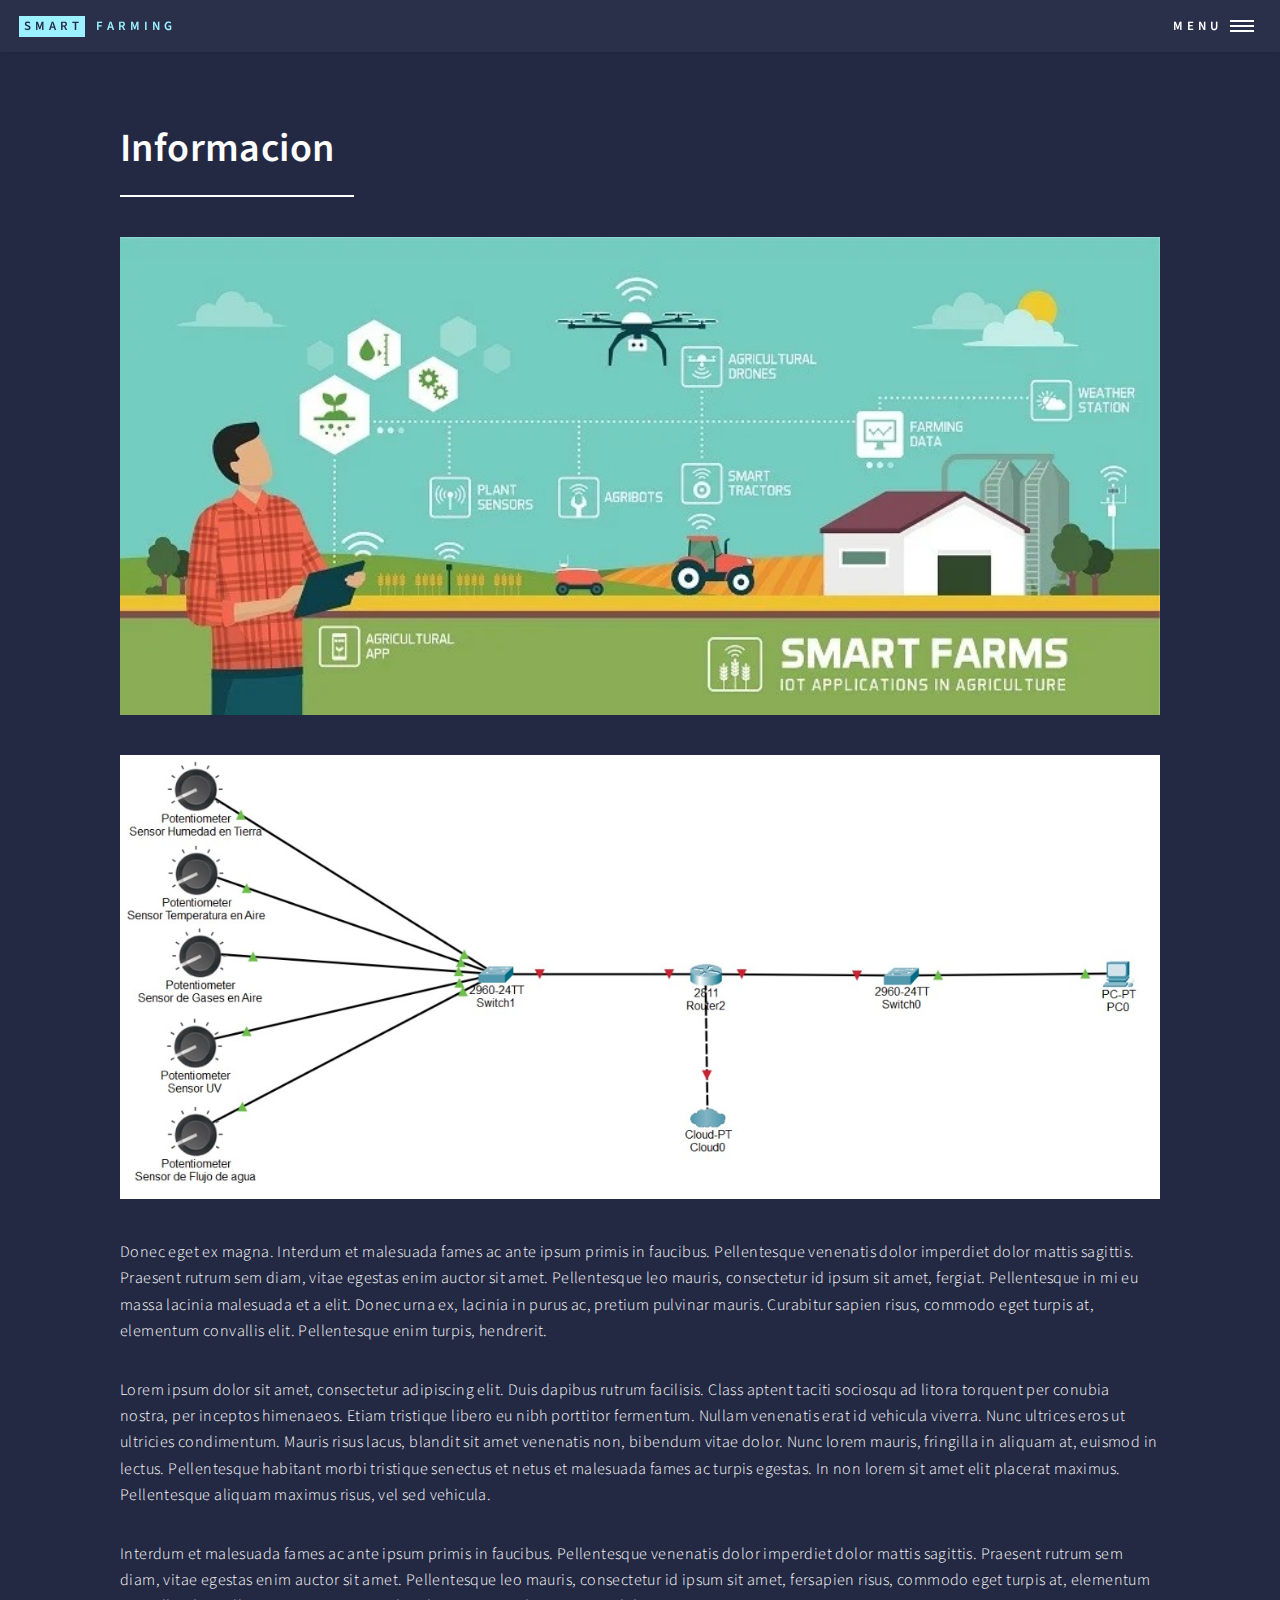
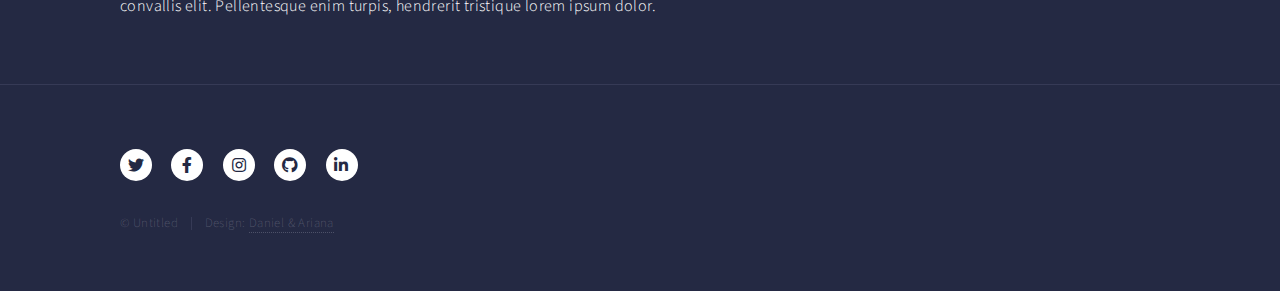
==== generic.html @ 7866f1cd "init" ====
<!DOCTYPE HTML>
<!--
	Forty by HTML5 UP
	html5up.net | @ajlkn
	Free for personal and commercial use under the CCA 3.0 license (html5up.net/license)
-->
<html>
	<head>
		<title>Generic - Forty by HTML5 UP</title>
		<meta charset="utf-8" />
		<meta name="viewport" content="width=device-width, initial-scale=1, user-scalable=no" />
		<link rel="stylesheet" href="assets/css/main.css" />
		<noscript><link rel="stylesheet" href="assets/css/noscript.css" /></noscript>
	</head>
	<body class="is-preload">

		<!-- Wrapper -->
			<div id="wrapper">

				<!-- Header -->
					<header id="header">
						<a href="index.html" class="logo"><strong>Smart</strong> <span>farming</span></a>
						<nav>
							<a href="#menu">Menu</a>
						</nav>
					</header>

				<!-- Menu -->
					<nav id="menu">
						<ul class="links">
							<li><a href="index.html">Inicio</a></li>
							<li><a href="landing.html">Videos</a></li>
							<li><a href="generic.html">Informacion</a></li>
							<li><a href="elements.html">Por agregar</a></li>
						</ul>
						
					</nav>

				<!-- Main -->
					<div id="main" class="alt">

						<!-- One -->
							<section id="one">
								<div class="inner">
									<header class="major">
										<h1>Informacion</h1>
									</header>
									<span class="image main"><img src="images/smartfarming.jpeg" alt="" /></span>
									<span class="image main"><img src="images/Diagrama.jpeg" alt="" /></span>
									<p>Donec eget ex magna. Interdum et malesuada fames ac ante ipsum primis in faucibus. Pellentesque venenatis dolor imperdiet dolor mattis sagittis. Praesent rutrum sem diam, vitae egestas enim auctor sit amet. Pellentesque leo mauris, consectetur id ipsum sit amet, fergiat. Pellentesque in mi eu massa lacinia malesuada et a elit. Donec urna ex, lacinia in purus ac, pretium pulvinar mauris. Curabitur sapien risus, commodo eget turpis at, elementum convallis elit. Pellentesque enim turpis, hendrerit.</p>
									<p>Lorem ipsum dolor sit amet, consectetur adipiscing elit. Duis dapibus rutrum facilisis. Class aptent taciti sociosqu ad litora torquent per conubia nostra, per inceptos himenaeos. Etiam tristique libero eu nibh porttitor fermentum. Nullam venenatis erat id vehicula viverra. Nunc ultrices eros ut ultricies condimentum. Mauris risus lacus, blandit sit amet venenatis non, bibendum vitae dolor. Nunc lorem mauris, fringilla in aliquam at, euismod in lectus. Pellentesque habitant morbi tristique senectus et netus et malesuada fames ac turpis egestas. In non lorem sit amet elit placerat maximus. Pellentesque aliquam maximus risus, vel sed vehicula.</p>
									<p>Interdum et malesuada fames ac ante ipsum primis in faucibus. Pellentesque venenatis dolor imperdiet dolor mattis sagittis. Praesent rutrum sem diam, vitae egestas enim auctor sit amet. Pellentesque leo mauris, consectetur id ipsum sit amet, fersapien risus, commodo eget turpis at, elementum convallis elit. Pellentesque enim turpis, hendrerit tristique lorem ipsum dolor.</p>
								</div>
							</section>

					</div>

				

				<!-- Footer -->
					<footer id="footer">
						<div class="inner">
							<ul class="icons">
								<li><a href="#" class="icon brands alt fa-twitter"><span class="label">Twitter</span></a></li>
								<li><a href="#" class="icon brands alt fa-facebook-f"><span class="label">Facebook</span></a></li>
								<li><a href="#" class="icon brands alt fa-instagram"><span class="label">Instagram</span></a></li>
								<li><a href="#" class="icon brands alt fa-github"><span class="label">GitHub</span></a></li>
								<li><a href="#" class="icon brands alt fa-linkedin-in"><span class="label">LinkedIn</span></a></li>
							</ul>
							<ul class="copyright">
								<li>&copy; Untitled</li><li>Design: <a href="">Daniel & Ariana</a></li>
							</ul>
						</div>
					</footer>

			</div>

		<!-- Scripts -->
			<script src="assets/js/jquery.min.js"></script>
			<script src="assets/js/jquery.scrolly.min.js"></script>
			<script src="assets/js/jquery.scrollex.min.js"></script>
			<script src="assets/js/browser.min.js"></script>
			<script src="assets/js/breakpoints.min.js"></script>
			<script src="assets/js/util.js"></script>
			<script src="assets/js/main.js"></script>

	</body>
</html>
---- assets/css/main.css ----
@import url(fontawesome-all.min.css);
@import url("https://fonts.googleapis.com/css?family=Source+Sans+Pro:300,300italic,600,600italic");

/*
	Forty by HTML5 UP
	html5up.net | @ajlkn
	Free for personal and commercial use under the CCA 3.0 license (html5up.net/license)
*/

html, body, div, span, applet, object,
iframe, h1, h2, h3, h4, h5, h6, p, blockquote,
pre, a, abbr, acronym, address, big, cite,
code, del, dfn, em, img, ins, kbd, q, s, samp,
small, strike, strong, sub, sup, tt, var, b,
u, i, center, dl, dt, dd, ol, ul, li, fieldset,
form, label, legend, table, caption, tbody,
tfoot, thead, tr, th, td, article, aside,
canvas, details, embed, figure, figcaption,
footer, header, hgroup, menu, nav, output, ruby,
section, summary, time, mark, audio, video {
	margin: 0;
	padding: 0;
	border: 0;
	font-size: 100%;
	font: inherit;
	vertical-align: baseline;}

article, aside, details, figcaption, figure,
footer, header, hgroup, menu, nav, section {
	display: block;}

body {
	line-height: 1;
}

ol, ul {
	list-style: none;
}

blockquote, q {
	quotes: none;
}

	blockquote:before, blockquote:after, q:before, q:after {
		content: '';
		content: none;
	}

table {
	border-collapse: collapse;
	border-spacing: 0;
}

body {
	-webkit-text-size-adjust: none;
}

mark {
	background-color: transparent;
	color: inherit;
}

input::-moz-focus-inner {
	border: 0;
	padding: 0;
}

input, select, textarea {
	-moz-appearance: none;
	-webkit-appearance: none;
	-ms-appearance: none;
	appearance: none;
}

/* Basic */

	@-ms-viewport {
		width: device-width;
	}

	body {
		-ms-overflow-style: scrollbar;
	}

	@media screen and (max-width: 480px) {

		html, body {
			min-width: 320px;
		}

	}

	html {
		box-sizing: border-box;
	}

	*, *:before, *:after {
		box-sizing: inherit;
	}

	body {
		background: #242943;
	}

		body.is-preload *, body.is-preload *:before, body.is-preload *:after {
			-moz-animation: none !important;
			-webkit-animation: none !important;
			-ms-animation: none !important;
			animation: none !important;
			-moz-transition: none !important;
			-webkit-transition: none !important;
			-ms-transition: none !important;
			transition: none !important;
		}

/* Type */

	body, input, select, textarea {
		color: #ffffff;
		font-family: "Source Sans Pro", Helvetica, sans-serif;
		font-size: 17pt;
		font-weight: 300;
		letter-spacing: 0.025em;
		line-height: 1.65;
	}

		@media screen and (max-width: 1680px) {

			body, input, select, textarea {
				font-size: 14pt;
			}

		}

		@media screen and (max-width: 1280px) {

			body, input, select, textarea {
				font-size: 12pt;
			}

		}

		@media screen and (max-width: 360px) {

			body, input, select, textarea {
				font-size: 11pt;
			}

		}

	a {
		-moz-transition: color 0.2s ease-in-out, border-bottom-color 0.2s ease-in-out;
		-webkit-transition: color 0.2s ease-in-out, border-bottom-color 0.2s ease-in-out;
		-ms-transition: color 0.2s ease-in-out, border-bottom-color 0.2s ease-in-out;
		transition: color 0.2s ease-in-out, border-bottom-color 0.2s ease-in-out;
		border-bottom: dotted 1px;
		color: inherit;
		text-decoration: none;
	}

		a:hover {
			border-bottom-color: transparent;
			color: #9bf1ff !important;
		}

		a:active {
			color: #53e3fb !important;
		}

	strong, b {
		color: #ffffff;
		font-weight: 600;
	}

	em, i {
		font-style: italic;
	}

	p {
		margin: 0 0 2em 0;
	}

	h1, h2, h3, h4, h5, h6 {
		color: #ffffff;
		font-weight: 600;
		line-height: 1.65;
		margin: 0 0 1em 0;
	}

		h1 a, h2 a, h3 a, h4 a, h5 a, h6 a {
			color: inherit;
			border-bottom: 0;
		}

	h1 {
		font-size: 2.5em;
	}

	h2 {
		font-size: 1.75em;
	}

	h3 {
		font-size: 1.35em;
	}

	h4 {
		font-size: 1.1em;
	}

	h5 {
		font-size: 0.9em;
	}

	h6 {
		font-size: 0.7em;
	}

	@media screen and (max-width: 736px) {

		h1 {
			font-size: 2em;
		}

		h2 {
			font-size: 1.5em;
		}

		h3 {
			font-size: 1.25em;
		}

	}

	sub {
		font-size: 0.8em;
		position: relative;
		top: 0.5em;
	}

	sup {
		font-size: 0.8em;
		position: relative;
		top: -0.5em;
	}

	blockquote {
		border-left: solid 4px rgba(212, 212, 255, 0.1);
		font-style: italic;
		margin: 0 0 2em 0;
		padding: 0.5em 0 0.5em 2em;
	}

	code {
		background: rgba(212, 212, 255, 0.035);
		font-family: "Courier New", monospace;
		font-size: 0.9em;
		margin: 0 0.25em;
		padding: 0.25em 0.65em;
	}

	pre {
		-webkit-overflow-scrolling: touch;
		font-family: "Courier New", monospace;
		font-size: 0.9em;
		margin: 0 0 2em 0;
	}

		pre code {
			display: block;
			line-height: 1.75;
			padding: 1em 1.5em;
			overflow-x: auto;
		}

	hr {
		border: 0;
		border-bottom: solid 1px rgba(212, 212, 255, 0.1);
		margin: 2em 0;
	}

		hr.major {
			margin: 3em 0;
		}

	.align-left {
		text-align: left;
	}

	.align-center {
		text-align: center;
	}

	.align-right {
		text-align: right;
	}

/* Row */

	.row {
		display: flex;
		flex-wrap: wrap;
		box-sizing: border-box;
		align-items: stretch;
	}

		.row > * {
			box-sizing: border-box;
		}

		.row.gtr-uniform > * > :last-child {
			margin-bottom: 0;
		}

		.row.aln-left {
			justify-content: flex-start;
		}

		.row.aln-center {
			justify-content: center;
		}

		.row.aln-right {
			justify-content: flex-end;
		}

		.row.aln-top {
			align-items: flex-start;
		}

		.row.aln-middle {
			align-items: center;
		}

		.row.aln-bottom {
			align-items: flex-end;
		}

		.row > .imp {
			order: -1;
		}

		.row > .col-1 {
			width: 8.33333%;
		}

		.row > .off-1 {
			margin-left: 8.33333%;
		}

		.row > .col-2 {
			width: 16.66667%;
		}

		.row > .off-2 {
			margin-left: 16.66667%;
		}

		.row > .col-3 {
			width: 25%;
		}

		.row > .off-3 {
			margin-left: 25%;
		}

		.row > .col-4 {
			width: 33.33333%;
		}

		.row > .off-4 {
			margin-left: 33.33333%;
		}

		.row > .col-5 {
			width: 41.66667%;
		}

		.row > .off-5 {
			margin-left: 41.66667%;
		}

		.row > .col-6 {
			width: 50%;
		}

		.row > .off-6 {
			margin-left: 50%;
		}

		.row > .col-7 {
			width: 58.33333%;
		}

		.row > .off-7 {
			margin-left: 58.33333%;
		}

		.row > .col-8 {
			width: 66.66667%;
		}

		.row > .off-8 {
			margin-left: 66.66667%;
		}

		.row > .col-9 {
			width: 75%;
		}

		.row > .off-9 {
			margin-left: 75%;
		}

		.row > .col-10 {
			width: 83.33333%;
		}

		.row > .off-10 {
			margin-left: 83.33333%;
		}

		.row > .col-11 {
			width: 91.66667%;
		}

		.row > .off-11 {
			margin-left: 91.66667%;
		}

		.row > .col-12 {
			width: 100%;
		}

		.row > .off-12 {
			margin-left: 100%;
		}

		.row.gtr-0 {
			margin-top: 0;
			margin-left: 0em;
		}

			.row.gtr-0 > * {
				padding: 0 0 0 0em;
			}

			.row.gtr-0.gtr-uniform {
				margin-top: 0em;
			}

				.row.gtr-0.gtr-uniform > * {
					padding-top: 0em;
				}

		.row.gtr-25 {
			margin-top: 0;
			margin-left: -0.5em;
		}

			.row.gtr-25 > * {
				padding: 0 0 0 0.5em;
			}

			.row.gtr-25.gtr-uniform {
				margin-top: -0.5em;
			}

				.row.gtr-25.gtr-uniform > * {
					padding-top: 0.5em;
				}

		.row.gtr-50 {
			margin-top: 0;
			margin-left: -1em;
		}

			.row.gtr-50 > * {
				padding: 0 0 0 1em;
			}

			.row.gtr-50.gtr-uniform {
				margin-top: -1em;
			}

				.row.gtr-50.gtr-uniform > * {
					padding-top: 1em;
				}

		.row {
			margin-top: 0;
			margin-left: -2em;
		}

			.row > * {
				padding: 0 0 0 2em;
			}

			.row.gtr-uniform {
				margin-top: -2em;
			}

				.row.gtr-uniform > * {
					padding-top: 2em;
				}

		.row.gtr-150 {
			margin-top: 0;
			margin-left: -3em;
		}

			.row.gtr-150 > * {
				padding: 0 0 0 3em;
			}

			.row.gtr-150.gtr-uniform {
				margin-top: -3em;
			}

				.row.gtr-150.gtr-uniform > * {
					padding-top: 3em;
				}

		.row.gtr-200 {
			margin-top: 0;
			margin-left: -4em;
		}

			.row.gtr-200 > * {
				padding: 0 0 0 4em;
			}

			.row.gtr-200.gtr-uniform {
				margin-top: -4em;
			}

				.row.gtr-200.gtr-uniform > * {
					padding-top: 4em;
				}

		@media screen and (max-width: 1680px) {

			.row {
				display: flex;
				flex-wrap: wrap;
				box-sizing: border-box;
				align-items: stretch;
			}

				.row > * {
					box-sizing: border-box;
				}

				.row.gtr-uniform > * > :last-child {
					margin-bottom: 0;
				}

				.row.aln-left {
					justify-content: flex-start;
				}

				.row.aln-center {
					justify-content: center;
				}

				.row.aln-right {
					justify-content: flex-end;
				}

				.row.aln-top {
					align-items: flex-start;
				}

				.row.aln-middle {
					align-items: center;
				}

				.row.aln-bottom {
					align-items: flex-end;
				}

				.row > .imp-xlarge {
					order: -1;
				}

				.row > .col-1-xlarge {
					width: 8.33333%;
				}

				.row > .off-1-xlarge {
					margin-left: 8.33333%;
				}

				.row > .col-2-xlarge {
					width: 16.66667%;
				}

				.row > .off-2-xlarge {
					margin-left: 16.66667%;
				}

				.row > .col-3-xlarge {
					width: 25%;
				}

				.row > .off-3-xlarge {
					margin-left: 25%;
				}

				.row > .col-4-xlarge {
					width: 33.33333%;
				}

				.row > .off-4-xlarge {
					margin-left: 33.33333%;
				}

				.row > .col-5-xlarge {
					width: 41.66667%;
				}

				.row > .off-5-xlarge {
					margin-left: 41.66667%;
				}

				.row > .col-6-xlarge {
					width: 50%;
				}

				.row > .off-6-xlarge {
					margin-left: 50%;
				}

				.row > .col-7-xlarge {
					width: 58.33333%;
				}

				.row > .off-7-xlarge {
					margin-left: 58.33333%;
				}

				.row > .col-8-xlarge {
					width: 66.66667%;
				}

				.row > .off-8-xlarge {
					margin-left: 66.66667%;
				}

				.row > .col-9-xlarge {
					width: 75%;
				}

				.row > .off-9-xlarge {
					margin-left: 75%;
				}

				.row > .col-10-xlarge {
					width: 83.33333%;
				}

				.row > .off-10-xlarge {
					margin-left: 83.33333%;
				}

				.row > .col-11-xlarge {
					width: 91.66667%;
				}

				.row > .off-11-xlarge {
					margin-left: 91.66667%;
				}

				.row > .col-12-xlarge {
					width: 100%;
				}

				.row > .off-12-xlarge {
					margin-left: 100%;
				}

				.row.gtr-0 {
					margin-top: 0;
					margin-left: 0em;
				}

					.row.gtr-0 > * {
						padding: 0 0 0 0em;
					}

					.row.gtr-0.gtr-uniform {
						margin-top: 0em;
					}

						.row.gtr-0.gtr-uniform > * {
							padding-top: 0em;
						}

				.row.gtr-25 {
					margin-top: 0;
					margin-left: -0.5em;
				}

					.row.gtr-25 > * {
						padding: 0 0 0 0.5em;
					}

					.row.gtr-25.gtr-uniform {
						margin-top: -0.5em;
					}

						.row.gtr-25.gtr-uniform > * {
							padding-top: 0.5em;
						}

				.row.gtr-50 {
					margin-top: 0;
					margin-left: -1em;
				}

					.row.gtr-50 > * {
						padding: 0 0 0 1em;
					}

					.row.gtr-50.gtr-uniform {
						margin-top: -1em;
					}

						.row.gtr-50.gtr-uniform > * {
							padding-top: 1em;
						}

				.row {
					margin-top: 0;
					margin-left: -2em;
				}

					.row > * {
						padding: 0 0 0 2em;
					}

					.row.gtr-uniform {
						margin-top: -2em;
					}

						.row.gtr-uniform > * {
							padding-top: 2em;
						}

				.row.gtr-150 {
					margin-top: 0;
					margin-left: -3em;
				}

					.row.gtr-150 > * {
						padding: 0 0 0 3em;
					}

					.row.gtr-150.gtr-uniform {
						margin-top: -3em;
					}

						.row.gtr-150.gtr-uniform > * {
							padding-top: 3em;
						}

				.row.gtr-200 {
					margin-top: 0;
					margin-left: -4em;
				}

					.row.gtr-200 > * {
						padding: 0 0 0 4em;
					}

					.row.gtr-200.gtr-uniform {
						margin-top: -4em;
					}

						.row.gtr-200.gtr-uniform > * {
							padding-top: 4em;
						}

		}

		@media screen and (max-width: 1280px) {

			.row {
				display: flex;
				flex-wrap: wrap;
				box-sizing: border-box;
				align-items: stretch;
			}

				.row > * {
					box-sizing: border-box;
				}

				.row.gtr-uniform > * > :last-child {
					margin-bottom: 0;
				}

				.row.aln-left {
					justify-content: flex-start;
				}

				.row.aln-center {
					justify-content: center;
				}

				.row.aln-right {
					justify-content: flex-end;
				}

				.row.aln-top {
					align-items: flex-start;
				}

				.row.aln-middle {
					align-items: center;
				}

				.row.aln-bottom {
					align-items: flex-end;
				}

				.row > .imp-large {
					order: -1;
				}

				.row > .col-1-large {
					width: 8.33333%;
				}

				.row > .off-1-large {
					margin-left: 8.33333%;
				}

				.row > .col-2-large {
					width: 16.66667%;
				}

				.row > .off-2-large {
					margin-left: 16.66667%;
				}

				.row > .col-3-large {
					width: 25%;
				}

				.row > .off-3-large {
					margin-left: 25%;
				}

				.row > .col-4-large {
					width: 33.33333%;
				}

				.row > .off-4-large {
					margin-left: 33.33333%;
				}

				.row > .col-5-large {
					width: 41.66667%;
				}

				.row > .off-5-large {
					margin-left: 41.66667%;
				}

				.row > .col-6-large {
					width: 50%;
				}

				.row > .off-6-large {
					margin-left: 50%;
				}

				.row > .col-7-large {
					width: 58.33333%;
				}

				.row > .off-7-large {
					margin-left: 58.33333%;
				}

				.row > .col-8-large {
					width: 66.66667%;
				}

				.row > .off-8-large {
					margin-left: 66.66667%;
				}

				.row > .col-9-large {
					width: 75%;
				}

				.row > .off-9-large {
					margin-left: 75%;
				}

				.row > .col-10-large {
					width: 83.33333%;
				}

				.row > .off-10-large {
					margin-left: 83.33333%;
				}

				.row > .col-11-large {
					width: 91.66667%;
				}

				.row > .off-11-large {
					margin-left: 91.66667%;
				}

				.row > .col-12-large {
					width: 100%;
				}

				.row > .off-12-large {
					margin-left: 100%;
				}

				.row.gtr-0 {
					margin-top: 0;
					margin-left: 0em;
				}

					.row.gtr-0 > * {
						padding: 0 0 0 0em;
					}

					.row.gtr-0.gtr-uniform {
						margin-top: 0em;
					}

						.row.gtr-0.gtr-uniform > * {
							padding-top: 0em;
						}

				.row.gtr-25 {
					margin-top: 0;
					margin-left: -0.375em;
				}

					.row.gtr-25 > * {
						padding: 0 0 0 0.375em;
					}

					.row.gtr-25.gtr-uniform {
						margin-top: -0.375em;
					}

						.row.gtr-25.gtr-uniform > * {
							padding-top: 0.375em;
						}

				.row.gtr-50 {
					margin-top: 0;
					margin-left: -0.75em;
				}

					.row.gtr-50 > * {
						padding: 0 0 0 0.75em;
					}

					.row.gtr-50.gtr-uniform {
						margin-top: -0.75em;
					}

						.row.gtr-50.gtr-uniform > * {
							padding-top: 0.75em;
						}

				.row {
					margin-top: 0;
					margin-left: -1.5em;
				}

					.row > * {
						padding: 0 0 0 1.5em;
					}

					.row.gtr-uniform {
						margin-top: -1.5em;
					}

						.row.gtr-uniform > * {
							padding-top: 1.5em;
						}

				.row.gtr-150 {
					margin-top: 0;
					margin-left: -2.25em;
				}

					.row.gtr-150 > * {
						padding: 0 0 0 2.25em;
					}

					.row.gtr-150.gtr-uniform {
						margin-top: -2.25em;
					}

						.row.gtr-150.gtr-uniform > * {
							padding-top: 2.25em;
						}

				.row.gtr-200 {
					margin-top: 0;
					margin-left: -3em;
				}

					.row.gtr-200 > * {
						padding: 0 0 0 3em;
					}

					.row.gtr-200.gtr-uniform {
						margin-top: -3em;
					}

						.row.gtr-200.gtr-uniform > * {
							padding-top: 3em;
						}

		}

		@media screen and (max-width: 980px) {

			.row {
				display: flex;
				flex-wrap: wrap;
				box-sizing: border-box;
				align-items: stretch;
			}

				.row > * {
					box-sizing: border-box;
				}

				.row.gtr-uniform > * > :last-child {
					margin-bottom: 0;
				}

				.row.aln-left {
					justify-content: flex-start;
				}

				.row.aln-center {
					justify-content: center;
				}

				.row.aln-right {
					justify-content: flex-end;
				}

				.row.aln-top {
					align-items: flex-start;
				}

				.row.aln-middle {
					align-items: center;
				}

				.row.aln-bottom {
					align-items: flex-end;
				}

				.row > .imp-medium {
					order: -1;
				}

				.row > .col-1-medium {
					width: 8.33333%;
				}

				.row > .off-1-medium {
					margin-left: 8.33333%;
				}

				.row > .col-2-medium {
					width: 16.66667%;
				}

				.row > .off-2-medium {
					margin-left: 16.66667%;
				}

				.row > .col-3-medium {
					width: 25%;
				}

				.row > .off-3-medium {
					margin-left: 25%;
				}

				.row > .col-4-medium {
					width: 33.33333%;
				}

				.row > .off-4-medium {
					margin-left: 33.33333%;
				}

				.row > .col-5-medium {
					width: 41.66667%;
				}

				.row > .off-5-medium {
					margin-left: 41.66667%;
				}

				.row > .col-6-medium {
					width: 50%;
				}

				.row > .off-6-medium {
					margin-left: 50%;
				}

				.row > .col-7-medium {
					width: 58.33333%;
				}

				.row > .off-7-medium {
					margin-left: 58.33333%;
				}

				.row > .col-8-medium {
					width: 66.66667%;
				}

				.row > .off-8-medium {
					margin-left: 66.66667%;
				}

				.row > .col-9-medium {
					width: 75%;
				}

				.row > .off-9-medium {
					margin-left: 75%;
				}

				.row > .col-10-medium {
					width: 83.33333%;
				}

				.row > .off-10-medium {
					margin-left: 83.33333%;
				}

				.row > .col-11-medium {
					width: 91.66667%;
				}

				.row > .off-11-medium {
					margin-left: 91.66667%;
				}

				.row > .col-12-medium {
					width: 100%;
				}

				.row > .off-12-medium {
					margin-left: 100%;
				}

				.row.gtr-0 {
					margin-top: 0;
					margin-left: 0em;
				}

					.row.gtr-0 > * {
						padding: 0 0 0 0em;
					}

					.row.gtr-0.gtr-uniform {
						margin-top: 0em;
					}

						.row.gtr-0.gtr-uniform > * {
							padding-top: 0em;
						}

				.row.gtr-25 {
					margin-top: 0;
					margin-left: -0.375em;
				}

					.row.gtr-25 > * {
						padding: 0 0 0 0.375em;
					}

					.row.gtr-25.gtr-uniform {
						margin-top: -0.375em;
					}

						.row.gtr-25.gtr-uniform > * {
							padding-top: 0.375em;
						}

				.row.gtr-50 {
					margin-top: 0;
					margin-left: -0.75em;
				}

					.row.gtr-50 > * {
						padding: 0 0 0 0.75em;
					}

					.row.gtr-50.gtr-uniform {
						margin-top: -0.75em;
					}

						.row.gtr-50.gtr-uniform > * {
							padding-top: 0.75em;
						}

				.row {
					margin-top: 0;
					margin-left: -1.5em;
				}

					.row > * {
						padding: 0 0 0 1.5em;
					}

					.row.gtr-uniform {
						margin-top: -1.5em;
					}

						.row.gtr-uniform > * {
							padding-top: 1.5em;
						}

				.row.gtr-150 {
					margin-top: 0;
					margin-left: -2.25em;
				}

					.row.gtr-150 > * {
						padding: 0 0 0 2.25em;
					}

					.row.gtr-150.gtr-uniform {
						margin-top: -2.25em;
					}

						.row.gtr-150.gtr-uniform > * {
							padding-top: 2.25em;
						}

				.row.gtr-200 {
					margin-top: 0;
					margin-left: -3em;
				}

					.row.gtr-200 > * {
						padding: 0 0 0 3em;
					}

					.row.gtr-200.gtr-uniform {
						margin-top: -3em;
					}

						.row.gtr-200.gtr-uniform > * {
							padding-top: 3em;
						}

		}

		@media screen and (max-width: 736px) {

			.row {
				display: flex;
				flex-wrap: wrap;
				box-sizing: border-box;
				align-items: stretch;
			}

				.row > * {
					box-sizing: border-box;
				}

				.row.gtr-uniform > * > :last-child {
					margin-bottom: 0;
				}

				.row.aln-left {
					justify-content: flex-start;
				}

				.row.aln-center {
					justify-content: center;
				}

				.row.aln-right {
					justify-content: flex-end;
				}

				.row.aln-top {
					align-items: flex-start;
				}

				.row.aln-middle {
					align-items: center;
				}

				.row.aln-bottom {
					align-items: flex-end;
				}

				.row > .imp-small {
					order: -1;
				}

				.row > .col-1-small {
					width: 8.33333%;
				}

				.row > .off-1-small {
					margin-left: 8.33333%;
				}

				.row > .col-2-small {
					width: 16.66667%;
				}

				.row > .off-2-small {
					margin-left: 16.66667%;
				}

				.row > .col-3-small {
					width: 25%;
				}

				.row > .off-3-small {
					margin-left: 25%;
				}

				.row > .col-4-small {
					width: 33.33333%;
				}

				.row > .off-4-small {
					margin-left: 33.33333%;
				}

				.row > .col-5-small {
					width: 41.66667%;
				}

				.row > .off-5-small {
					margin-left: 41.66667%;
				}

				.row > .col-6-small {
					width: 50%;
				}

				.row > .off-6-small {
					margin-left: 50%;
				}

				.row > .col-7-small {
					width: 58.33333%;
				}

				.row > .off-7-small {
					margin-left: 58.33333%;
				}

				.row > .col-8-small {
					width: 66.66667%;
				}

				.row > .off-8-small {
					margin-left: 66.66667%;
				}

				.row > .col-9-small {
					width: 75%;
				}

				.row > .off-9-small {
					margin-left: 75%;
				}

				.row > .col-10-small {
					width: 83.33333%;
				}

				.row > .off-10-small {
					margin-left: 83.33333%;
				}

				.row > .col-11-small {
					width: 91.66667%;
				}

				.row > .off-11-small {
					margin-left: 91.66667%;
				}

				.row > .col-12-small {
					width: 100%;
				}

				.row > .off-12-small {
					margin-left: 100%;
				}

				.row.gtr-0 {
					margin-top: 0;
					margin-left: 0em;
				}

					.row.gtr-0 > * {
						padding: 0 0 0 0em;
					}

					.row.gtr-0.gtr-uniform {
						margin-top: 0em;
					}

						.row.gtr-0.gtr-uniform > * {
							padding-top: 0em;
						}

				.row.gtr-25 {
					margin-top: 0;
					margin-left: -0.3125em;
				}

					.row.gtr-25 > * {
						padding: 0 0 0 0.3125em;
					}

					.row.gtr-25.gtr-uniform {
						margin-top: -0.3125em;
					}

						.row.gtr-25.gtr-uniform > * {
							padding-top: 0.3125em;
						}

				.row.gtr-50 {
					margin-top: 0;
					margin-left: -0.625em;
				}

					.row.gtr-50 > * {
						padding: 0 0 0 0.625em;
					}

					.row.gtr-50.gtr-uniform {
						margin-top: -0.625em;
					}

						.row.gtr-50.gtr-uniform > * {
							padding-top: 0.625em;
						}

				.row {
					margin-top: 0;
					margin-left: -1.25em;
				}

					.row > * {
						padding: 0 0 0 1.25em;
					}

					.row.gtr-uniform {
						margin-top: -1.25em;
					}

						.row.gtr-uniform > * {
							padding-top: 1.25em;
						}

				.row.gtr-150 {
					margin-top: 0;
					margin-left: -1.875em;
				}

					.row.gtr-150 > * {
						padding: 0 0 0 1.875em;
					}

					.row.gtr-150.gtr-uniform {
						margin-top: -1.875em;
					}

						.row.gtr-150.gtr-uniform > * {
							padding-top: 1.875em;
						}

				.row.gtr-200 {
					margin-top: 0;
					margin-left: -2.5em;
				}

					.row.gtr-200 > * {
						padding: 0 0 0 2.5em;
					}

					.row.gtr-200.gtr-uniform {
						margin-top: -2.5em;
					}

						.row.gtr-200.gtr-uniform > * {
							padding-top: 2.5em;
						}

		}

		@media screen and (max-width: 480px) {

			.row {
				display: flex;
				flex-wrap: wrap;
				box-sizing: border-box;
				align-items: stretch;
			}

				.row > * {
					box-sizing: border-box;
				}

				.row.gtr-uniform > * > :last-child {
					margin-bottom: 0;
				}

				.row.aln-left {
					justify-content: flex-start;
				}

				.row.aln-center {
					justify-content: center;
				}

				.row.aln-right {
					justify-content: flex-end;
				}

				.row.aln-top {
					align-items: flex-start;
				}

				.row.aln-middle {
					align-items: center;
				}

				.row.aln-bottom {
					align-items: flex-end;
				}

				.row > .imp-xsmall {
					order: -1;
				}

				.row > .col-1-xsmall {
					width: 8.33333%;
				}

				.row > .off-1-xsmall {
					margin-left: 8.33333%;
				}

				.row > .col-2-xsmall {
					width: 16.66667%;
				}

				.row > .off-2-xsmall {
					margin-left: 16.66667%;
				}

				.row > .col-3-xsmall {
					width: 25%;
				}

				.row > .off-3-xsmall {
					margin-left: 25%;
				}

				.row > .col-4-xsmall {
					width: 33.33333%;
				}

				.row > .off-4-xsmall {
					margin-left: 33.33333%;
				}

				.row > .col-5-xsmall {
					width: 41.66667%;
				}

				.row > .off-5-xsmall {
					margin-left: 41.66667%;
				}

				.row > .col-6-xsmall {
					width: 50%;
				}

				.row > .off-6-xsmall {
					margin-left: 50%;
				}

				.row > .col-7-xsmall {
					width: 58.33333%;
				}

				.row > .off-7-xsmall {
					margin-left: 58.33333%;
				}

				.row > .col-8-xsmall {
					width: 66.66667%;
				}

				.row > .off-8-xsmall {
					margin-left: 66.66667%;
				}

				.row > .col-9-xsmall {
					width: 75%;
				}

				.row > .off-9-xsmall {
					margin-left: 75%;
				}

				.row > .col-10-xsmall {
					width: 83.33333%;
				}

				.row > .off-10-xsmall {
					margin-left: 83.33333%;
				}

				.row > .col-11-xsmall {
					width: 91.66667%;
				}

				.row > .off-11-xsmall {
					margin-left: 91.66667%;
				}

				.row > .col-12-xsmall {
					width: 100%;
				}

				.row > .off-12-xsmall {
					margin-left: 100%;
				}

				.row.gtr-0 {
					margin-top: 0;
					margin-left: 0em;
				}

					.row.gtr-0 > * {
						padding: 0 0 0 0em;
					}

					.row.gtr-0.gtr-uniform {
						margin-top: 0em;
					}

						.row.gtr-0.gtr-uniform > * {
							padding-top: 0em;
						}

				.row.gtr-25 {
					margin-top: 0;
					margin-left: -0.3125em;
				}

					.row.gtr-25 > * {
						padding: 0 0 0 0.3125em;
					}

					.row.gtr-25.gtr-uniform {
						margin-top: -0.3125em;
					}

						.row.gtr-25.gtr-uniform > * {
							padding-top: 0.3125em;
						}

				.row.gtr-50 {
					margin-top: 0;
					margin-left: -0.625em;
				}

					.row.gtr-50 > * {
						padding: 0 0 0 0.625em;
					}

					.row.gtr-50.gtr-uniform {
						margin-top: -0.625em;
					}

						.row.gtr-50.gtr-uniform > * {
							padding-top: 0.625em;
						}

				.row {
					margin-top: 0;
					margin-left: -1.25em;
				}

					.row > * {
						padding: 0 0 0 1.25em;
					}

					.row.gtr-uniform {
						margin-top: -1.25em;
					}

						.row.gtr-uniform > * {
							padding-top: 1.25em;
						}

				.row.gtr-150 {
					margin-top: 0;
					margin-left: -1.875em;
				}

					.row.gtr-150 > * {
						padding: 0 0 0 1.875em;
					}

					.row.gtr-150.gtr-uniform {
						margin-top: -1.875em;
					}

						.row.gtr-150.gtr-uniform > * {
							padding-top: 1.875em;
						}

				.row.gtr-200 {
					margin-top: 0;
					margin-left: -2.5em;
				}

					.row.gtr-200 > * {
						padding: 0 0 0 2.5em;
					}

					.row.gtr-200.gtr-uniform {
						margin-top: -2.5em;
					}

						.row.gtr-200.gtr-uniform > * {
							padding-top: 2.5em;
						}

		}

/* Section/Article */

	section.special, article.special {
		text-align: center;
	}

	header.major {
		width: -moz-max-content;
		width: -webkit-max-content;
		width: -ms-max-content;
		width: max-content;
		margin-bottom: 2em;
	}

		header.major > :first-child {
			margin-bottom: 0;
			width: calc(100% + 0.5em);
		}

			header.major > :first-child:after {
				content: '';
				background-color: #ffffff;
				display: block;
				height: 2px;
				margin: 0.325em 0 0.5em 0;
				width: 100%;
			}

		header.major > p {
			font-size: 0.7em;
			font-weight: 600;
			letter-spacing: 0.25em;
			margin-bottom: 0;
			text-transform: uppercase;
		}

		body.is-ie header.major > :first-child:after {
			max-width: 9em;
		}

		body.is-ie header.major > h1:after {
			max-width: 100% !important;
		}

	@media screen and (max-width: 736px) {

		header.major > p br {
			display: none;
		}

	}

/* Form */

	form {
		margin: 0 0 2em 0;
	}

		form > :last-child {
			margin-bottom: 0;
		}

		form > .fields {
			display: -moz-flex;
			display: -webkit-flex;
			display: -ms-flex;
			display: flex;
			-moz-flex-wrap: wrap;
			-webkit-flex-wrap: wrap;
			-ms-flex-wrap: wrap;
			flex-wrap: wrap;
			width: calc(100% + 3em);
			margin: -1.5em 0 2em -1.5em;
		}

			form > .fields > .field {
				-moz-flex-grow: 0;
				-webkit-flex-grow: 0;
				-ms-flex-grow: 0;
				flex-grow: 0;
				-moz-flex-shrink: 0;
				-webkit-flex-shrink: 0;
				-ms-flex-shrink: 0;
				flex-shrink: 0;
				padding: 1.5em 0 0 1.5em;
				width: calc(100% - 1.5em);
			}

				form > .fields > .field.half {
					width: calc(50% - 0.75em);
				}

				form > .fields > .field.third {
					width: calc(100%/3 - 0.5em);
				}

				form > .fields > .field.quarter {
					width: calc(25% - 0.375em);
				}

		@media screen and (max-width: 480px) {

			form > .fields {
				width: calc(100% + 3em);
				margin: -1.5em 0 2em -1.5em;
			}

				form > .fields > .field {
					padding: 1.5em 0 0 1.5em;
					width: calc(100% - 1.5em);
				}

					form > .fields > .field.half {
						width: calc(100% - 1.5em);
					}

					form > .fields > .field.third {
						width: calc(100% - 1.5em);
					}

					form > .fields > .field.quarter {
						width: calc(100% - 1.5em);
					}

		}

	label {
		color: #ffffff;
		display: block;
		font-size: 0.8em;
		font-weight: 600;
		letter-spacing: 0.25em;
		margin: 0 0 1em 0;
		text-transform: uppercase;
	}

	input[type="text"],
	input[type="password"],
	input[type="email"],
	input[type="tel"],
	input[type="search"],
	input[type="url"],
	select,
	textarea {
		-moz-appearance: none;
		-webkit-appearance: none;
		-ms-appearance: none;
		appearance: none;
		background: rgba(212, 212, 255, 0.035);
		border: none;
		border-radius: 0;
		color: inherit;
		display: block;
		outline: 0;
		padding: 0 1em;
		text-decoration: none;
		width: 100%;
	}

		input[type="text"]:invalid,
		input[type="password"]:invalid,
		input[type="email"]:invalid,
		input[type="tel"]:invalid,
		input[type="search"]:invalid,
		input[type="url"]:invalid,
		select:invalid,
		textarea:invalid {
			box-shadow: none;
		}

		input[type="text"]:focus,
		input[type="password"]:focus,
		input[type="email"]:focus,
		input[type="tel"]:focus,
		input[type="search"]:focus,
		input[type="url"]:focus,
		select:focus,
		textarea:focus {
			border-color: #9bf1ff;
			box-shadow: 0 0 0 2px #9bf1ff;
		}

	select {
		background-image: url("data:image/svg+xml;charset=utf8,%3Csvg xmlns='http://www.w3.org/2000/svg' width='40' height='40' preserveAspectRatio='none' viewBox='0 0 40 40'%3E%3Cpath d='M9.4,12.3l10.4,10.4l10.4-10.4c0.2-0.2,0.5-0.4,0.9-0.4c0.3,0,0.6,0.1,0.9,0.4l3.3,3.3c0.2,0.2,0.4,0.5,0.4,0.9 c0,0.4-0.1,0.6-0.4,0.9L20.7,31.9c-0.2,0.2-0.5,0.4-0.9,0.4c-0.3,0-0.6-0.1-0.9-0.4L4.3,17.3c-0.2-0.2-0.4-0.5-0.4-0.9 c0-0.4,0.1-0.6,0.4-0.9l3.3-3.3c0.2-0.2,0.5-0.4,0.9-0.4S9.1,12.1,9.4,12.3z' fill='rgba(212, 212, 255, 0.1)' /%3E%3C/svg%3E");
		background-size: 1.25rem;
		background-repeat: no-repeat;
		background-position: calc(100% - 1rem) center;
		height: 2.75em;
		padding-right: 2.75em;
		text-overflow: ellipsis;
	}

		select option {
			color: #ffffff;
			background: #242943;
		}

		select:focus::-ms-value {
			background-color: transparent;
		}

		select::-ms-expand {
			display: none;
		}

	input[type="text"],
	input[type="password"],
	input[type="email"],
	input[type="tel"],
	input[type="search"],
	input[type="url"],
	select {
		height: 2.75em;
	}

	textarea {
		padding: 0.75em 1em;
	}

	input[type="checkbox"],
	input[type="radio"] {
		-moz-appearance: none;
		-webkit-appearance: none;
		-ms-appearance: none;
		appearance: none;
		display: block;
		float: left;
		margin-right: -2em;
		opacity: 0;
		width: 1em;
		z-index: -1;
	}

		input[type="checkbox"] + label,
		input[type="radio"] + label {
			text-decoration: none;
			color: #ffffff;
			cursor: pointer;
			display: inline-block;
			font-weight: 300;
			padding-left: 2.65em;
			padding-right: 0.75em;
			position: relative;
		}

			input[type="checkbox"] + label:before,
			input[type="radio"] + label:before {
				-moz-osx-font-smoothing: grayscale;
				-webkit-font-smoothing: antialiased;
				display: inline-block;
				font-style: normal;
				font-variant: normal;
				text-rendering: auto;
				line-height: 1;
				text-transform: none !important;
				font-family: 'Font Awesome 5 Free';
				font-weight: 900;
			}

			input[type="checkbox"] + label:before,
			input[type="radio"] + label:before {
				background: rgba(212, 212, 255, 0.035);
				content: '';
				display: inline-block;
				font-size: 0.8em;
				height: 2.0625em;
				left: 0;
				letter-spacing: 0;
				line-height: 2.0625em;
				position: absolute;
				text-align: center;
				top: 0;
				width: 2.0625em;
			}

		input[type="checkbox"]:checked + label:before,
		input[type="radio"]:checked + label:before {
			background: #ffffff;
			border-color: #9bf1ff;
			content: '\f00c';
			color: #242943;
		}

		input[type="checkbox"]:focus + label:before,
		input[type="radio"]:focus + label:before {
			box-shadow: 0 0 0 2px #9bf1ff;
		}

	input[type="radio"] + label:before {
		border-radius: 100%;
	}

	::-webkit-input-placeholder {
		color: rgba(244, 244, 255, 0.2) !important;
		opacity: 1.0;
	}

	:-moz-placeholder {
		color: rgba(244, 244, 255, 0.2) !important;
		opacity: 1.0;
	}

	::-moz-placeholder {
		color: rgba(244, 244, 255, 0.2) !important;
		opacity: 1.0;
	}

	:-ms-input-placeholder {
		color: rgba(244, 244, 255, 0.2) !important;
		opacity: 1.0;
	}

/* Box */

	.box {
		border: solid 1px rgba(212, 212, 255, 0.1);
		margin-bottom: 2em;
		padding: 1.5em;
	}

		.box > :last-child,
		.box > :last-child > :last-child,
		.box > :last-child > :last-child > :last-child {
			margin-bottom: 0;
		}

		.box.alt {
			border: 0;
			border-radius: 0;
			padding: 0;
		}

/* Icon */

	.icon {
		text-decoration: none;
		border-bottom: none;
		position: relative;
	}

		.icon:before {
			-moz-osx-font-smoothing: grayscale;
			-webkit-font-smoothing: antialiased;
			display: inline-block;
			font-style: normal;
			font-variant: normal;
			text-rendering: auto;
			line-height: 1;
			text-transform: none !important;
			font-family: 'Font Awesome 5 Free';
			font-weight: 400;
		}

		.icon > .label {
			display: none;
		}

		.icon:before {
			line-height: inherit;
		}

		.icon.solid:before {
			font-weight: 900;
		}

		.icon.brands:before {
			font-family: 'Font Awesome 5 Brands';
		}

		.icon.alt:before {
			background-color: #ffffff;
			border-radius: 100%;
			color: #242943;
			display: inline-block;
			height: 2em;
			line-height: 2em;
			text-align: center;
			width: 2em;
		}

	a.icon.alt:before {
		-moz-transition: background-color 0.2s ease-in-out;
		-webkit-transition: background-color 0.2s ease-in-out;
		-ms-transition: background-color 0.2s ease-in-out;
		transition: background-color 0.2s ease-in-out;
	}

	a.icon.alt:hover:before {
		background-color: #6fc3df;
	}

	a.icon.alt:active:before {
		background-color: #37a6cb;
	}

/* Image */

	.image {
		border: 0;
		display: inline-block;
		position: relative;
	}

		.image img {
			display: block;
		}

		.image.left, .image.right {
			max-width: 30%;
		}

			.image.left img, .image.right img {
				width: 100%;
			}

		.image.left {
			float: left;
			margin: 0 1.5em 1.25em 0;
			top: 0.25em;
		}

		.image.right {
			float: right;
			margin: 0 0 1.25em 1.5em;
			top: 0.25em;
		}

		.image.fit {
			display: block;
			margin: 0 0 2em 0;
			width: 100%;
		}

			.image.fit img {
				width: 100%;
			}

		.image.main {
			display: block;
			margin: 2.5em 0;
			width: 100%;
		}

			.image.main img {
				width: 100%;
			}

			@media screen and (max-width: 736px) {

				.image.main {
					margin: 1.5em 0;
				}

			}

/* List */

	ol {
		list-style: decimal;
		margin: 0 0 2em 0;
		padding-left: 1.25em;
	}

		ol li {
			padding-left: 0.25em;
		}

	ul {
		list-style: disc;
		margin: 0 0 2em 0;
		padding-left: 1em;
	}

		ul li {
			padding-left: 0.5em;
		}

		ul.alt {
			list-style: none;
			padding-left: 0;
		}

			ul.alt li {
				border-top: solid 1px rgba(212, 212, 255, 0.1);
				padding: 0.5em 0;
			}

				ul.alt li:first-child {
					border-top: 0;
					padding-top: 0;
				}

	dl {
		margin: 0 0 2em 0;
	}

		dl dt {
			display: block;
			font-weight: 600;
			margin: 0 0 1em 0;
		}

		dl dd {
			margin-left: 2em;
		}

/* Actions */

	ul.actions {
		display: -moz-flex;
		display: -webkit-flex;
		display: -ms-flex;
		display: flex;
		cursor: default;
		list-style: none;
		margin-left: -1em;
		padding-left: 0;
	}

		ul.actions li {
			padding: 0 0 0 1em;
			vertical-align: middle;
		}

		ul.actions.special {
			-moz-justify-content: center;
			-webkit-justify-content: center;
			-ms-justify-content: center;
			justify-content: center;
			width: 100%;
			margin-left: 0;
		}

			ul.actions.special li:first-child {
				padding-left: 0;
			}

		ul.actions.stacked {
			-moz-flex-direction: column;
			-webkit-flex-direction: column;
			-ms-flex-direction: column;
			flex-direction: column;
			margin-left: 0;
		}

			ul.actions.stacked li {
				padding: 1.3em 0 0 0;
			}

				ul.actions.stacked li:first-child {
					padding-top: 0;
				}

		ul.actions.fit {
			width: calc(100% + 1em);
		}

			ul.actions.fit li {
				-moz-flex-grow: 1;
				-webkit-flex-grow: 1;
				-ms-flex-grow: 1;
				flex-grow: 1;
				-moz-flex-shrink: 1;
				-webkit-flex-shrink: 1;
				-ms-flex-shrink: 1;
				flex-shrink: 1;
				width: 100%;
			}

				ul.actions.fit li > * {
					width: 100%;
				}

			ul.actions.fit.stacked {
				width: 100%;
			}

/* Icons */

	ul.icons {
		cursor: default;
		list-style: none;
		padding-left: 0;
	}

		ul.icons li {
			display: inline-block;
			padding: 0 1em 0 0;
		}

			ul.icons li:last-child {
				padding-right: 0;
			}

		@media screen and (max-width: 736px) {

			ul.icons li {
				padding: 0 0.75em 0 0;
			}

		}

/* Pagination */

	ul.pagination {
		cursor: default;
		list-style: none;
		padding-left: 0;
	}

		ul.pagination li {
			display: inline-block;
			padding-left: 0;
			vertical-align: middle;
		}

			ul.pagination li > .page {
				-moz-transition: background-color 0.2s ease-in-out, color 0.2s ease-in-out;
				-webkit-transition: background-color 0.2s ease-in-out, color 0.2s ease-in-out;
				-ms-transition: background-color 0.2s ease-in-out, color 0.2s ease-in-out;
				transition: background-color 0.2s ease-in-out, color 0.2s ease-in-out;
				border-bottom: 0;
				display: inline-block;
				font-size: 0.8em;
				font-weight: 600;
				height: 1.5em;
				line-height: 1.5em;
				margin: 0 0.125em;
				min-width: 1.5em;
				padding: 0 0.5em;
				text-align: center;
			}

				ul.pagination li > .page.active {
					background-color: #ffffff;
					color: #242943;
				}

					ul.pagination li > .page.active:hover {
						background-color: #9bf1ff;
						color: #242943 !important;
					}

					ul.pagination li > .page.active:active {
						background-color: #53e3fb;
					}

			ul.pagination li:first-child {
				padding-right: 0.75em;
			}

			ul.pagination li:last-child {
				padding-left: 0.75em;
			}

		@media screen and (max-width: 480px) {

			ul.pagination li:nth-child(n+2):nth-last-child(n+2) {
				display: none;
			}

			ul.pagination li:first-child {
				padding-right: 0;
			}

		}

/* Table */

	.table-wrapper {
		-webkit-overflow-scrolling: touch;
		overflow-x: auto;
	}

	table {
		margin: 0 0 2em 0;
		width: 100%;
	}

		table tbody tr {
			border: solid 1px rgba(212, 212, 255, 0.1);
			border-left: 0;
			border-right: 0;
		}

			table tbody tr:nth-child(2n + 1) {
				background-color: rgba(212, 212, 255, 0.035);
			}

		table td {
			padding: 0.75em 0.75em;
		}

		table th {
			color: #ffffff;
			font-size: 0.9em;
			font-weight: 600;
			padding: 0 0.75em 0.75em 0.75em;
			text-align: left;
		}

		table thead {
			border-bottom: solid 2px rgba(212, 212, 255, 0.1);
		}

		table tfoot {
			border-top: solid 2px rgba(212, 212, 255, 0.1);
		}

		table.alt {
			border-collapse: separate;
		}

			table.alt tbody tr td {
				border: solid 1px rgba(212, 212, 255, 0.1);
				border-left-width: 0;
				border-top-width: 0;
			}

				table.alt tbody tr td:first-child {
					border-left-width: 1px;
				}

			table.alt tbody tr:first-child td {
				border-top-width: 1px;
			}

			table.alt thead {
				border-bottom: 0;
			}

			table.alt tfoot {
				border-top: 0;
			}

/* Button */

	input[type="submit"],
	input[type="reset"],
	input[type="button"],
	button,
	.button {
		-moz-appearance: none;
		-webkit-appearance: none;
		-ms-appearance: none;
		appearance: none;
		-moz-transition: background-color 0.2s ease-in-out, box-shadow 0.2s ease-in-out, color 0.2s ease-in-out;
		-webkit-transition: background-color 0.2s ease-in-out, box-shadow 0.2s ease-in-out, color 0.2s ease-in-out;
		-ms-transition: background-color 0.2s ease-in-out, box-shadow 0.2s ease-in-out, color 0.2s ease-in-out;
		transition: background-color 0.2s ease-in-out, box-shadow 0.2s ease-in-out, color 0.2s ease-in-out;
		background-color: transparent;
		border: 0;
		border-radius: 0;
		box-shadow: inset 0 0 0 2px #ffffff;
		color: #ffffff;
		cursor: pointer;
		display: inline-block;
		font-size: 0.8em;
		font-weight: 600;
		height: 3.5em;
		letter-spacing: 0.25em;
		line-height: 3.5em;
		padding: 0 1.75em;
		text-align: center;
		text-decoration: none;
		text-transform: uppercase;
		white-space: nowrap;
	}

		input[type="submit"]:hover, input[type="submit"]:active,
		input[type="reset"]:hover,
		input[type="reset"]:active,
		input[type="button"]:hover,
		input[type="button"]:active,
		button:hover,
		button:active,
		.button:hover,
		.button:active {
			box-shadow: inset 0 0 0 2px #9bf1ff;
			color: #9bf1ff;
		}

		input[type="submit"]:active,
		input[type="reset"]:active,
		input[type="button"]:active,
		button:active,
		.button:active {
			background-color: rgba(155, 241, 255, 0.1);
			box-shadow: inset 0 0 0 2px #53e3fb;
			color: #53e3fb;
		}

		input[type="submit"].icon:before,
		input[type="reset"].icon:before,
		input[type="button"].icon:before,
		button.icon:before,
		.button.icon:before {
			margin-right: 0.5em;
		}

		input[type="submit"].fit,
		input[type="reset"].fit,
		input[type="button"].fit,
		button.fit,
		.button.fit {
			width: 100%;
		}

		input[type="submit"].small,
		input[type="reset"].small,
		input[type="button"].small,
		button.small,
		.button.small {
			font-size: 0.6em;
		}

		input[type="submit"].large,
		input[type="reset"].large,
		input[type="button"].large,
		button.large,
		.button.large {
			font-size: 1.25em;
			height: 3em;
			line-height: 3em;
		}

		input[type="submit"].next,
		input[type="reset"].next,
		input[type="button"].next,
		button.next,
		.button.next {
			padding-right: 4.5em;
			position: relative;
		}

			input[type="submit"].next:before, input[type="submit"].next:after,
			input[type="reset"].next:before,
			input[type="reset"].next:after,
			input[type="button"].next:before,
			input[type="button"].next:after,
			button.next:before,
			button.next:after,
			.button.next:before,
			.button.next:after {
				-moz-transition: opacity 0.2s ease-in-out;
				-webkit-transition: opacity 0.2s ease-in-out;
				-ms-transition: opacity 0.2s ease-in-out;
				transition: opacity 0.2s ease-in-out;
				background-position: center right;
				background-repeat: no-repeat;
				background-size: 36px 24px;
				content: '';
				display: block;
				height: 100%;
				position: absolute;
				right: 1.5em;
				top: 0;
				vertical-align: middle;
				width: 36px;
			}

			input[type="submit"].next:before,
			input[type="reset"].next:before,
			input[type="button"].next:before,
			button.next:before,
			.button.next:before {
				background-image: url("data:image/svg+xml;charset=utf8,%3Csvg xmlns='http://www.w3.org/2000/svg' xmlns:xlink='http://www.w3.org/1999/xlink' width='36px' height='24px' viewBox='0 0 36 24' zoomAndPan='disable'%3E%3Cstyle%3Eline %7B stroke: %23ffffff%3B stroke-width: 2px%3B %7D%3C/style%3E%3Cline x1='0' y1='12' x2='34' y2='12' /%3E%3Cline x1='25' y1='4' x2='34' y2='12.5' /%3E%3Cline x1='25' y1='20' x2='34' y2='11.5' /%3E%3C/svg%3E");
			}

			input[type="submit"].next:after,
			input[type="reset"].next:after,
			input[type="button"].next:after,
			button.next:after,
			.button.next:after {
				background-image: url("data:image/svg+xml;charset=utf8,%3Csvg xmlns='http://www.w3.org/2000/svg' xmlns:xlink='http://www.w3.org/1999/xlink' width='36px' height='24px' viewBox='0 0 36 24' zoomAndPan='disable'%3E%3Cstyle%3Eline %7B stroke: %239bf1ff%3B stroke-width: 2px%3B %7D%3C/style%3E%3Cline x1='0' y1='12' x2='34' y2='12' /%3E%3Cline x1='25' y1='4' x2='34' y2='12.5' /%3E%3Cline x1='25' y1='20' x2='34' y2='11.5' /%3E%3C/svg%3E");
				opacity: 0;
				z-index: 1;
			}

			input[type="submit"].next:hover:after, input[type="submit"].next:active:after,
			input[type="reset"].next:hover:after,
			input[type="reset"].next:active:after,
			input[type="button"].next:hover:after,
			input[type="button"].next:active:after,
			button.next:hover:after,
			button.next:active:after,
			.button.next:hover:after,
			.button.next:active:after {
				opacity: 1;
			}

			@media screen and (max-width: 1280px) {

				input[type="submit"].next,
				input[type="reset"].next,
				input[type="button"].next,
				button.next,
				.button.next {
					padding-right: 5em;
				}

			}

		input[type="submit"].primary,
		input[type="reset"].primary,
		input[type="button"].primary,
		button.primary,
		.button.primary {
			background-color: #ffffff;
			box-shadow: none;
			color: #242943;
		}

			input[type="submit"].primary:hover, input[type="submit"].primary:active,
			input[type="reset"].primary:hover,
			input[type="reset"].primary:active,
			input[type="button"].primary:hover,
			input[type="button"].primary:active,
			button.primary:hover,
			button.primary:active,
			.button.primary:hover,
			.button.primary:active {
				background-color: #9bf1ff;
				color: #242943 !important;
			}

			input[type="submit"].primary:active,
			input[type="reset"].primary:active,
			input[type="button"].primary:active,
			button.primary:active,
			.button.primary:active {
				background-color: #53e3fb;
			}

		input[type="submit"].disabled, input[type="submit"]:disabled,
		input[type="reset"].disabled,
		input[type="reset"]:disabled,
		input[type="button"].disabled,
		input[type="button"]:disabled,
		button.disabled,
		button:disabled,
		.button.disabled,
		.button:disabled {
			pointer-events: none;
			cursor: default;
			opacity: 0.25;
		}

/* Tiles */

	.tiles {
		display: -moz-flex;
		display: -webkit-flex;
		display: -ms-flex;
		display: flex;
		-moz-flex-wrap: wrap;
		-webkit-flex-wrap: wrap;
		-ms-flex-wrap: wrap;
		flex-wrap: wrap;
		border-top: 0 !important;
	}

		.tiles + * {
			border-top: 0 !important;
		}

		.tiles article {
			-moz-align-items: center;
			-webkit-align-items: center;
			-ms-align-items: center;
			align-items: center;
			display: -moz-flex;
			display: -webkit-flex;
			display: -ms-flex;
			display: flex;
			-moz-transition: -moz-transform 0.25s ease, opacity 0.25s ease, -moz-filter 1s ease, -webkit-filter 1s ease;
			-webkit-transition: -webkit-transform 0.25s ease, opacity 0.25s ease, -webkit-filter 1s ease, -webkit-filter 1s ease;
			-ms-transition: -ms-transform 0.25s ease, opacity 0.25s ease, -ms-filter 1s ease, -webkit-filter 1s ease;
			transition: transform 0.25s ease, opacity 0.25s ease, filter 1s ease, -webkit-filter 1s ease;
			padding: 4em 4em 2em 4em ;
			background-position: center;
			background-repeat: no-repeat;
			background-size: cover;
			cursor: default;
			height: 40vh;
			max-height: 40em;
			min-height: 23em;
			overflow: hidden;
			position: relative;
			width: 40%;
		}

			.tiles article .image {
				display: none;
			}

			.tiles article header {
				position: relative;
				z-index: 3;
			}

			.tiles article h3 {
				font-size: 1.75em;
			}

				.tiles article h3 a:hover {
					color: inherit !important;
				}

			.tiles article .link.primary {
				border: 0;
				height: 100%;
				left: 0;
				position: absolute;
				top: 0;
				width: 100%;
				z-index: 4;
			}

			.tiles article:before {
				-moz-transition: opacity 0.5s ease;
				-webkit-transition: opacity 0.5s ease;
				-ms-transition: opacity 0.5s ease;
				transition: opacity 0.5s ease;
				bottom: 0;
				content: '';
				display: block;
				height: 100%;
				left: 0;
				opacity: 0.85;
				position: absolute;
				width: 100%;
				z-index: 2;
			}

			.tiles article:after {
				background-color: rgba(36, 41, 67, 0.25);
				content: '';
				display: block;
				height: 100%;
				left: 0;
				position: absolute;
				top: 0;
				width: 100%;
				z-index: 1;
			}

			.tiles article:hover:before {
				opacity: 0;
			}

			.tiles article.is-transitioning {
				-moz-transform: scale(0.95);
				-webkit-transform: scale(0.95);
				-ms-transform: scale(0.95);
				transform: scale(0.95);
				-moz-filter: blur(0.5em);
				-webkit-filter: blur(0.5em);
				-ms-filter: blur(0.5em);
				filter: blur(0.5em);
				opacity: 0;
			}

			.tiles article:nth-child(4n - 1), .tiles article:nth-child(4n - 2) {
				width: 60%;
			}

			.tiles article:nth-child(6n - 5):before {
				background-color: #6fc3df;
			}

			.tiles article:nth-child(6n - 4):before {
				background-color: #8d82c4;
			}

			.tiles article:nth-child(6n - 3):before {
				background-color: #ec8d81;
			}

			.tiles article:nth-child(6n - 2):before {
				background-color: #e7b788;
			}

			.tiles article:nth-child(6n - 1):before {
				background-color: #8ea9e8;
			}

			.tiles article:nth-child(6n):before {
				background-color: #87c5a4;
			}

		@media screen and (max-width: 1280px) {

			.tiles article {
				padding: 4em 3em 2em 3em ;
				height: 30vh;
				max-height: 30em;
				min-height: 20em;
			}

		}

		@media screen and (max-width: 980px) {

			.tiles article {
				width: 50% !important;
			}

		}

		@media screen and (max-width: 736px) {

			.tiles article {
				padding: 3em 1.5em 1em 1.5em ;
				height: 16em;
				max-height: none;
				min-height: 0;
			}

				.tiles article h3 {
					font-size: 1.5em;
				}

		}

		@media screen and (max-width: 480px) {

			.tiles {
				display: block;
			}

				.tiles article {
					height: 20em;
					width: 100% !important;
				}

		}

/* Contact Method */

	.contact-method {
		margin: 0 0 2em 0;
		padding-left: 3.25em;
		position: relative;
	}

		.contact-method .icon {
			left: 0;
			position: absolute;
			top: 0;
		}

		.contact-method h3 {
			margin: 0 0 0.5em 0;
		}

/* Spotlights */

	.spotlights {
		border-top: 0 !important;
	}

		.spotlights + * {
			border-top: 0 !important;
		}

		.spotlights > section {
			display: -moz-flex;
			display: -webkit-flex;
			display: -ms-flex;
			display: flex;
			-moz-flex-direction: row;
			-webkit-flex-direction: row;
			-ms-flex-direction: row;
			flex-direction: row;
			background-color: #2e3450;
		}

			.spotlights > section > .image {
				background-position: center center;
				background-size: cover;
				border-radius: 0;
				display: block;
				position: relative;
				width: 30%;
			}

				.spotlights > section > .image img {
					border-radius: 0;
					display: block;
					width: 100%;
				}

				.spotlights > section > .image:before {
					background: rgba(36, 41, 67, 0.9);
					content: '';
					display: block;
					height: 100%;
					left: 0;
					opacity: 0;
					position: absolute;
					top: 0;
					width: 100%;
				}

			.spotlights > section > .content {
				display: -moz-flex;
				display: -webkit-flex;
				display: -ms-flex;
				display: flex;
				-moz-flex-direction: column;
				-webkit-flex-direction: column;
				-ms-flex-direction: column;
				flex-direction: column;
				-moz-justify-content: center;
				-webkit-justify-content: center;
				-ms-justify-content: center;
				justify-content: center;
				-moz-align-items: center;
				-webkit-align-items: center;
				-ms-align-items: center;
				align-items: center;
				padding: 2em 3em 0.1em 3em ;
				width: 70%;
			}

				.spotlights > section > .content > .inner {
					margin: 0 auto;
					max-width: 100%;
					width: 65em;
				}

			.spotlights > section:nth-child(2n) {
				-moz-flex-direction: row-reverse;
				-webkit-flex-direction: row-reverse;
				-ms-flex-direction: row-reverse;
				flex-direction: row-reverse;
				background-color: #333856;
			}

				.spotlights > section:nth-child(2n) > .content {
					-moz-align-items: -moz-flex-end;
					-webkit-align-items: -webkit-flex-end;
					-ms-align-items: -ms-flex-end;
					align-items: flex-end;
				}

		@media screen and (max-width: 1680px) {

			.spotlights > section > .image {
				width: 40%;
			}

			.spotlights > section > .content {
				width: 60%;
			}

		}

		@media screen and (max-width: 1280px) {

			.spotlights > section > .image {
				width: 45%;
			}

			.spotlights > section > .content {
				width: 55%;
			}

		}

		@media screen and (max-width: 980px) {

			.spotlights > section {
				display: block;
			}

				.spotlights > section > .image {
					width: 100%;
				}

				.spotlights > section > .content {
					padding: 4em 3em 2em 3em ;
					width: 100%;
				}

		}

		@media screen and (max-width: 736px) {

			.spotlights > section > .content {
				padding: 3em 1.5em 1em 1.5em ;
			}

		}

/* Header */

	@-moz-keyframes reveal-header {
		0% {
			top: -4em;
			opacity: 0;
		}

		100% {
			top: 0;
			opacity: 1;
		}
	}

	@-webkit-keyframes reveal-header {
		0% {
			top: -4em;
			opacity: 0;
		}

		100% {
			top: 0;
			opacity: 1;
		}
	}

	@-ms-keyframes reveal-header {
		0% {
			top: -4em;
			opacity: 0;
		}

		100% {
			top: 0;
			opacity: 1;
		}
	}

	@keyframes reveal-header {
		0% {
			top: -4em;
			opacity: 0;
		}

		100% {
			top: 0;
			opacity: 1;
		}
	}

	#header {
		display: -moz-flex;
		display: -webkit-flex;
		display: -ms-flex;
		display: flex;
		background-color: #2a2f4a;
		box-shadow: 0 0 0.25em 0 rgba(0, 0, 0, 0.15);
		cursor: default;
		font-weight: 600;
		height: 3.25em;
		left: 0;
		letter-spacing: 0.25em;
		line-height: 3.25em;
		margin: 0;
		position: fixed;
		text-transform: uppercase;
		top: 0;
		width: 100%;
		z-index: 10000;
	}

		#header .logo {
			border: 0;
			display: inline-block;
			font-size: 0.8em;
			height: inherit;
			line-height: inherit;
			padding: 0 1.5em;
		}

			#header .logo strong {
				-moz-transition: background-color 0.2s ease-in-out, color 0.2s ease-in-out;
				-webkit-transition: background-color 0.2s ease-in-out, color 0.2s ease-in-out;
				-ms-transition: background-color 0.2s ease-in-out, color 0.2s ease-in-out;
				transition: background-color 0.2s ease-in-out, color 0.2s ease-in-out;
				background-color: #ffffff;
				color: #242943;
				display: inline-block;
				line-height: 1.65em;
				margin-right: 0.325em;
				padding: 0 0.125em 0 0.375em;
			}

			#header .logo:hover strong {
				background-color: #9bf1ff;
			}

			#header .logo:active strong {
				background-color: #53e3fb;
			}

		#header nav {
			display: -moz-flex;
			display: -webkit-flex;
			display: -ms-flex;
			display: flex;
			-moz-justify-content: -moz-flex-end;
			-webkit-justify-content: -webkit-flex-end;
			-ms-justify-content: -ms-flex-end;
			justify-content: flex-end;
			-moz-flex-grow: 1;
			-webkit-flex-grow: 1;
			-ms-flex-grow: 1;
			flex-grow: 1;
			height: inherit;
			line-height: inherit;
		}

			#header nav a {
				border: 0;
				display: block;
				font-size: 0.8em;
				height: inherit;
				line-height: inherit;
				padding: 0 0.75em;
				position: relative;
				vertical-align: middle;
			}

				#header nav a:last-child {
					padding-right: 1.5em;
				}

				#header nav a[href="#menu"] {
					padding-right: 3.325em !important;
				}

					#header nav a[href="#menu"]:before, #header nav a[href="#menu"]:after {
						background-image: url("data:image/svg+xml;charset=utf8,%3Csvg xmlns='http://www.w3.org/2000/svg' width='24' height='32' viewBox='0 0 24 32' preserveAspectRatio='none'%3E%3Cstyle%3Eline %7B stroke-width: 2px%3B stroke: %23ffffff%3B %7D%3C/style%3E%3Cline x1='0' y1='11' x2='24' y2='11' /%3E%3Cline x1='0' y1='21' x2='24' y2='21' /%3E%3Cline x1='0' y1='16' x2='24' y2='16' /%3E%3C/svg%3E");
						background-position: center;
						background-repeat: no-repeat;
						background-size: 24px 32px;
						content: '';
						display: block;
						height: 100%;
						position: absolute;
						right: 1.5em;
						top: 0;
						vertical-align: middle;
						width: 24px;
					}

					#header nav a[href="#menu"]:after {
						-moz-transition: opacity 0.2s ease-in-out;
						-webkit-transition: opacity 0.2s ease-in-out;
						-ms-transition: opacity 0.2s ease-in-out;
						transition: opacity 0.2s ease-in-out;
						background-image: url("data:image/svg+xml;charset=utf8,%3Csvg xmlns='http://www.w3.org/2000/svg' width='24' height='32' viewBox='0 0 24 32' preserveAspectRatio='none'%3E%3Cstyle%3Eline %7B stroke-width: 2px%3B stroke: %239bf1ff%3B %7D%3C/style%3E%3Cline x1='0' y1='11' x2='24' y2='11' /%3E%3Cline x1='0' y1='21' x2='24' y2='21' /%3E%3Cline x1='0' y1='16' x2='24' y2='16' /%3E%3C/svg%3E");
						opacity: 0;
						z-index: 1;
					}

					#header nav a[href="#menu"]:hover:after, #header nav a[href="#menu"]:active:after {
						opacity: 1;
					}

					#header nav a[href="#menu"]:last-child {
						padding-right: 3.875em !important;
					}

						#header nav a[href="#menu"]:last-child:before, #header nav a[href="#menu"]:last-child:after {
							right: 2em;
						}

		#header.reveal {
			-moz-animation: reveal-header 0.35s ease;
			-webkit-animation: reveal-header 0.35s ease;
			-ms-animation: reveal-header 0.35s ease;
			animation: reveal-header 0.35s ease;
		}

		#header.alt {
			-moz-transition: opacity 2.5s ease;
			-webkit-transition: opacity 2.5s ease;
			-ms-transition: opacity 2.5s ease;
			transition: opacity 2.5s ease;
			-moz-transition-delay: 0.75s;
			-webkit-transition-delay: 0.75s;
			-ms-transition-delay: 0.75s;
			transition-delay: 0.75s;
			-moz-animation: none;
			-webkit-animation: none;
			-ms-animation: none;
			animation: none;
			background-color: transparent;
			box-shadow: none;
			position: absolute;
		}

			#header.alt.style1 .logo strong {
				color: #6fc3df;
			}

			#header.alt.style2 .logo strong {
				color: #8d82c4;
			}

			#header.alt.style3 .logo strong {
				color: #ec8d81;
			}

			#header.alt.style4 .logo strong {
				color: #e7b788;
			}

			#header.alt.style5 .logo strong {
				color: #8ea9e8;
			}

			#header.alt.style6 .logo strong {
				color: #87c5a4;
			}

		body.is-preload #header.alt {
			opacity: 0;
		}

		@media screen and (max-width: 1680px) {

			#header nav a[href="#menu"] {
				padding-right: 3.75em !important;
			}

				#header nav a[href="#menu"]:last-child {
					padding-right: 4.25em !important;
				}

		}

		@media screen and (max-width: 1280px) {

			#header nav a[href="#menu"] {
				padding-right: 4em !important;
			}

				#header nav a[href="#menu"]:last-child {
					padding-right: 4.5em !important;
				}

		}

		@media screen and (max-width: 736px) {

			#header {
				height: 2.75em;
				line-height: 2.75em;
			}

				#header .logo {
					padding: 0 1em;
				}

				#header nav a {
					padding: 0 0.5em;
				}

					#header nav a:last-child {
						padding-right: 1em;
					}

					#header nav a[href="#menu"] {
						padding-right: 3.25em !important;
					}

						#header nav a[href="#menu"]:before, #header nav a[href="#menu"]:after {
							right: 0.75em;
						}

						#header nav a[href="#menu"]:last-child {
							padding-right: 4em !important;
						}

							#header nav a[href="#menu"]:last-child:before, #header nav a[href="#menu"]:last-child:after {
								right: 1.5em;
							}

		}

		@media screen and (max-width: 480px) {

			#header .logo span {
				display: none;
			}

			#header nav a[href="#menu"] {
				overflow: hidden;
				padding-right: 0 !important;
				text-indent: 5em;
				white-space: nowrap;
				width: 5em;
			}

				#header nav a[href="#menu"]:before, #header nav a[href="#menu"]:after {
					right: 0;
					width: inherit;
				}

				#header nav a[href="#menu"]:last-child:before, #header nav a[href="#menu"]:last-child:after {
					width: 4em;
					right: 0;
				}

		}

/* Banner */

	#banner {
		-moz-align-items: center;
		-webkit-align-items: center;
		-ms-align-items: center;
		align-items: center;
		background-image: url("../../images/banner.jpg");
		display: -moz-flex;
		display: -webkit-flex;
		display: -ms-flex;
		display: flex;
		padding: 6em 0 2em 0 ;
		background-attachment: fixed;
		background-position: center;
		background-repeat: no-repeat;
		background-size: cover;
		border-bottom: 0 !important;
		cursor: default;
		height: 60vh;
		margin-top: 8.25em;
		margin-bottom: 3.25em;
		max-height: 32em;
		min-height: 22em;
		position: relative;
		top: -3.25em;
	}

		#banner:after {
			-moz-transition: opacity 2.5s ease;
			-webkit-transition: opacity 2.5s ease;
			-ms-transition: opacity 2.5s ease;
			transition: opacity 2.5s ease;
			-moz-transition-delay: 0.75s;
			-webkit-transition-delay: 0.75s;
			-ms-transition-delay: 0.75s;
			transition-delay: 0.75s;
			pointer-events: none;
			background-color: #242943;
			content: '';
			display: block;
			height: 100%;
			left: 0;
			opacity: 0.85;
			position: absolute;
			top: 0;
			width: 100%;
			z-index: 1;
		}

		#banner h1 {
			font-size: 3.25em;
		}

		#banner > .inner {
			-moz-transition: opacity 1.5s ease, -moz-transform 0.5s ease-out, -moz-filter 0.5s ease, -webkit-filter 0.5s ease;
			-webkit-transition: opacity 1.5s ease, -webkit-transform 0.5s ease-out, -webkit-filter 0.5s ease, -webkit-filter 0.5s ease;
			-ms-transition: opacity 1.5s ease, -ms-transform 0.5s ease-out, -ms-filter 0.5s ease, -webkit-filter 0.5s ease;
			transition: opacity 1.5s ease, transform 0.5s ease-out, filter 0.5s ease, -webkit-filter 0.5s ease;
			padding: 0 !important;
			position: relative;
			z-index: 2;
			
		}

			#banner > .inner .image {
				display: none;
			}

			#banner > .inner header {
				width: auto;
			}

				#banner > .inner header > :first-child {
					width: auto;
				}

					#banner > .inner header > :first-child:after {
						max-width: 100%;
					}

			#banner > .inner .content {
				display: -moz-flex;
				display: -webkit-flex;
				display: -ms-flex;
				display: flex;
				-moz-align-items: center;
				-webkit-align-items: center;
				-ms-align-items: center;
				align-items: center;
				margin: 0 0 2em 0;
			}

				#banner > .inner .content > * {
					margin-right: 1.5em;
					margin-bottom: 0;
				}

				#banner > .inner .content > :last-child {
					margin-right: 0;
				}

				#banner > .inner .content p {
					font-size: 0.7em;
					font-weight: 600;
					letter-spacing: 0.25em;
					text-transform: uppercase;
				}

		#banner.major {
			height: 75vh;
			min-height: 30em;
			max-height: 50em;
		}

			#banner.major.alt {
				opacity: 0.75;
			}

		#banner.style1:after {
			background-color: #6fc3df;
		}

		#banner.style2:after {
			background-color: #8d82c4;
		}

		#banner.style3:after {
			background-color: #ec8d81;
		}

		#banner.style4:after {
			background-color: #e7b788;
		}

		#banner.style5:after {
			background-color: #8ea9e8;
		}

		#banner.style6:after {
			background-color: #87c5a4;
		}

		body.is-preload #banner:after {
			opacity: 1.0;
		}

		body.is-preload #banner > .inner {
			-moz-filter: blur(0.125em);
			-webkit-filter: blur(0.125em);
			-ms-filter: blur(0.125em);
			filter: blur(0.125em);
			-moz-transform: translateX(-0.5em);
			-webkit-transform: translateX(-0.5em);
			-ms-transform: translateX(-0.5em);
			transform: translateX(-0.5em);
			opacity: 0;
		}

		@media screen and (max-width: 1280px) {

			#banner {
				background-attachment: scroll;
			}

		}

		@media screen and (max-width: 736px) {

			#banner {
				padding: 5em 0 1em 0 ;
				height: auto;
				margin-bottom: -2.75em;
				max-height: none;
				min-height: 0;
				top: -2.75em;
			}

				#banner h1 {
					font-size: 2em;
				}

				#banner > .inner .content {
					display: block;
				}

					#banner > .inner .content > * {
						margin-right: 0;
						margin-bottom: 2em;
					}

				#banner.major {
					height: auto;
					min-height: 0;
					max-height: none;
				}

		}

		@media screen and (max-width: 480px) {

			#banner {
				padding: 6em 0 2em 0 ;
			}

				#banner > .inner .content p br {
					display: none;
				}

				#banner.major {
					padding: 8em 0 4em 0 ;
				}

		}

/* Main */

	#main {
		background-color: #2a2f4a;
	}

		#main > * {
			border-top: solid 1px rgba(212, 212, 255, 0.1);
		}

			#main > *:first-child {
				border-top: 0;
			}

			#main > * > .inner {
				padding: 4em 0 2em 0 ;
				margin: 0 auto;
				max-width: 65em;
				width: calc(100% - 6em);
			}

				@media screen and (max-width: 736px) {

					#main > * > .inner {
						padding: 3em 0 1em 0 ;
						width: calc(100% - 3em);
					}

				}

		#main.alt {
			background-color: transparent;
			border-bottom: solid 1px rgba(212, 212, 255, 0.1);
		}

/* Contact */

	#contact {
		border-bottom: solid 1px rgba(212, 212, 255, 0.1);
		overflow-x: hidden;
	}

		#contact > .inner {
			display: -moz-flex;
			display: -webkit-flex;
			display: -ms-flex;
			display: flex;
			padding: 0 !important;
		}

			#contact > .inner > :nth-child(2n - 1) {
				padding: 4em 3em 2em 0 ;
				border-right: solid 1px rgba(212, 212, 255, 0.1);
				width: 60%;
			}

			#contact > .inner > :nth-child(2n) {
				padding-left: 3em;
				width: 40%;
			}

			#contact > .inner > .split {
				padding: 0;
			}

				#contact > .inner > .split > * {
					padding: 3em 0 1em 3em ;
					position: relative;
				}

					#contact > .inner > .split > *:before {
						border-top: solid 1px rgba(212, 212, 255, 0.1);
						content: '';
						display: block;
						margin-left: -3em;
						position: absolute;
						top: 0;
						width: calc(100vw + 3em);
					}

				#contact > .inner > .split > :first-child:before {
					display: none;
				}

		@media screen and (max-width: 980px) {

			#contact > .inner {
				display: block;
			}

				#contact > .inner > :nth-child(2n - 1) {
					padding: 4em 0 2em 0 ;
					border-right: 0;
					width: 100%;
				}

				#contact > .inner > :nth-child(2n) {
					padding-left: 0;
					width: 100%;
				}

				#contact > .inner > .split > * {
					padding: 3em 0 1em 0 ;
				}

				#contact > .inner > .split > :first-child:before {
					display: block;
				}

		}

		@media screen and (max-width: 736px) {

			#contact > .inner > :nth-child(2n - 1) {
				padding: 3em 0 1em 0 ;
			}

		}

/* Footer */

	#footer .copyright {
		font-size: 0.8em;
		list-style: none;
		padding-left: 0;
	}

		#footer .copyright li {
			border-left: solid 1px rgba(212, 212, 255, 0.1);
			color: rgba(244, 244, 255, 0.2);
			display: inline-block;
			line-height: 1;
			margin-left: 1em;
			padding-left: 1em;
		}

			#footer .copyright li:first-child {
				border-left: 0;
				margin-left: 0;
				padding-left: 0;
			}

	@media screen and (max-width: 480px) {

		#footer .copyright li {
			display: block;
			border-left: 0;
			margin-left: 0;
			padding-left: 0;
			line-height: inherit;
		}

	}

/* Wrapper */

	#wrapper {
		-moz-transition: -moz-filter 0.35s ease, -webkit-filter 0.35s ease, opacity 0.375s ease-out;
		-webkit-transition: -webkit-filter 0.35s ease, -webkit-filter 0.35s ease, opacity 0.375s ease-out;
		-ms-transition: -ms-filter 0.35s ease, -webkit-filter 0.35s ease, opacity 0.375s ease-out;
		transition: filter 0.35s ease, -webkit-filter 0.35s ease, opacity 0.375s ease-out;
		padding-top: 3.25em;
	}

		#wrapper.is-transitioning {
			opacity: 0;
		}

		#wrapper > * > .inner {
			padding: 4em 0 2em 0 ;
			margin: 0 auto;
			max-width: 65em;
			width: calc(100% - 6em);
		}

			@media screen and (max-width: 736px) {

				#wrapper > * > .inner {
					padding: 3em 0 1em 0 ;
					width: calc(100% - 3em);
				}

			}

		@media screen and (max-width: 736px) {

			#wrapper {
				padding-top: 2.75em;
			}

		}

/* Menu */

	#menu {
		-moz-transition: -moz-transform 0.35s ease, opacity 0.35s ease, visibility 0.35s;
		-webkit-transition: -webkit-transform 0.35s ease, opacity 0.35s ease, visibility 0.35s;
		-ms-transition: -ms-transform 0.35s ease, opacity 0.35s ease, visibility 0.35s;
		transition: transform 0.35s ease, opacity 0.35s ease, visibility 0.35s;
		-moz-align-items: center;
		-webkit-align-items: center;
		-ms-align-items: center;
		align-items: center;
		display: -moz-flex;
		display: -webkit-flex;
		display: -ms-flex;
		display: flex;
		-moz-justify-content: center;
		-webkit-justify-content: center;
		-ms-justify-content: center;
		justify-content: center;
		pointer-events: none;
		background: rgba(36, 41, 67, 0.9);
		box-shadow: none;
		height: 100%;
		left: 0;
		opacity: 0;
		overflow: hidden;
		padding: 3em 2em;
		position: fixed;
		top: 0;
		visibility: hidden;
		width: 100%;
		z-index: 10002;
	}

		#menu .inner {
			-moz-transition: -moz-transform 0.35s ease-out, opacity 0.35s ease, visibility 0.35s;
			-webkit-transition: -webkit-transform 0.35s ease-out, opacity 0.35s ease, visibility 0.35s;
			-ms-transition: -ms-transform 0.35s ease-out, opacity 0.35s ease, visibility 0.35s;
			transition: transform 0.35s ease-out, opacity 0.35s ease, visibility 0.35s;
			-moz-transform: rotateX(20deg);
			-webkit-transform: rotateX(20deg);
			-ms-transform: rotateX(20deg);
			transform: rotateX(20deg);
			-webkit-overflow-scrolling: touch;
			max-width: 100%;
			max-height: 100vh;
			opacity: 0;
			overflow: auto;
			text-align: center;
			visibility: hidden;
			width: 18em;
		}

			#menu .inner > :first-child {
				margin-top: 2em;
			}

			#menu .inner > :last-child {
				margin-bottom: 3em;
			}

		#menu ul {
			margin: 0 0 1em 0;
		}

			#menu ul.links {
				list-style: none;
				padding: 0;
			}

				#menu ul.links > li {
					padding: 0;
				}

					#menu ul.links > li > a:not(.button) {
						border: 0;
						border-top: solid 1px rgba(212, 212, 255, 0.1);
						display: block;
						font-size: 0.8em;
						font-weight: 600;
						letter-spacing: 0.25em;
						line-height: 4em;
						text-decoration: none;
						text-transform: uppercase;
					}

					#menu ul.links > li > .button {
						display: block;
						margin: 0.5em 0 0 0;
					}

					#menu ul.links > li:first-child > a:not(.button) {
						border-top: 0 !important;
					}

		#menu .close {
			-moz-transition: color 0.2s ease-in-out;
			-webkit-transition: color 0.2s ease-in-out;
			-ms-transition: color 0.2s ease-in-out;
			transition: color 0.2s ease-in-out;
			-webkit-tap-highlight-color: rgba(0, 0, 0, 0);
			border: 0;
			cursor: pointer;
			display: block;
			height: 4em;
			line-height: 4em;
			overflow: hidden;
			padding-right: 1.25em;
			position: absolute;
			right: 0;
			text-align: right;
			text-indent: 8em;
			top: 0;
			vertical-align: middle;
			white-space: nowrap;
			width: 8em;
		}

			#menu .close:before, #menu .close:after {
				-moz-transition: opacity 0.2s ease-in-out;
				-webkit-transition: opacity 0.2s ease-in-out;
				-ms-transition: opacity 0.2s ease-in-out;
				transition: opacity 0.2s ease-in-out;
				background-position: center;
				background-repeat: no-repeat;
				content: '';
				display: block;
				height: 4em;
				position: absolute;
				right: 0;
				top: 0;
				width: 4em;
			}

			#menu .close:before {
				background-image: url("data:image/svg+xml;charset=utf8,%3Csvg xmlns='http://www.w3.org/2000/svg' xmlns:xlink='http://www.w3.org/1999/xlink' width='20px' height='20px' viewBox='0 0 20 20' zoomAndPan='disable'%3E%3Cstyle%3Eline %7B stroke: %23ffffff%3B stroke-width: 2%3B %7D%3C/style%3E%3Cline x1='0' y1='0' x2='20' y2='20' /%3E%3Cline x1='20' y1='0' x2='0' y2='20' /%3E%3C/svg%3E");
			}

			#menu .close:after {
				background-image: url("data:image/svg+xml;charset=utf8,%3Csvg xmlns='http://www.w3.org/2000/svg' xmlns:xlink='http://www.w3.org/1999/xlink' width='20px' height='20px' viewBox='0 0 20 20' zoomAndPan='disable'%3E%3Cstyle%3Eline %7B stroke: %239bf1ff%3B stroke-width: 2%3B %7D%3C/style%3E%3Cline x1='0' y1='0' x2='20' y2='20' /%3E%3Cline x1='20' y1='0' x2='0' y2='20' /%3E%3C/svg%3E");
				opacity: 0;
			}

			#menu .close:hover:after, #menu .close:active:after {
				opacity: 1;
			}

	body.is-ie #menu {
		background: rgba(42, 47, 74, 0.975);
	}

	body.is-menu-visible #wrapper {
		-moz-filter: blur(0.5em);
		-webkit-filter: blur(0.5em);
		-ms-filter: blur(0.5em);
		filter: blur(0.5em);
	}

	body.is-menu-visible #menu {
		pointer-events: auto;
		opacity: 1;
		visibility: visible;
	}

		body.is-menu-visible #menu .inner {
			-moz-transform: none;
			-webkit-transform: none;
			-ms-transform: none;
			transform: none;
			opacity: 1;
			visibility: visible;
		}

		.portada{
			margin: auto;
			width: 60%;
			border: 3px solid #73AD21;
			padding: 10px;
		}
		
		.portada.p{
			margin: auto;
		}
---- assets/css/noscript.css ----
/*
	Forty by HTML5 UP
	html5up.net | @ajlkn
	Free for personal and commercial use under the CCA 3.0 license (html5up.net/license)
*/

/* Banner */

	body.is-preload #banner:after {
		opacity: 0.85;
	}

	body.is-preload #banner > .inner {
		-moz-filter: none;
		-webkit-filter: none;
		-ms-filter: none;
		filter: none;
		-moz-transform: none;
		-webkit-transform: none;
		-ms-transform: none;
		transform: none;
		opacity: 1;
	}
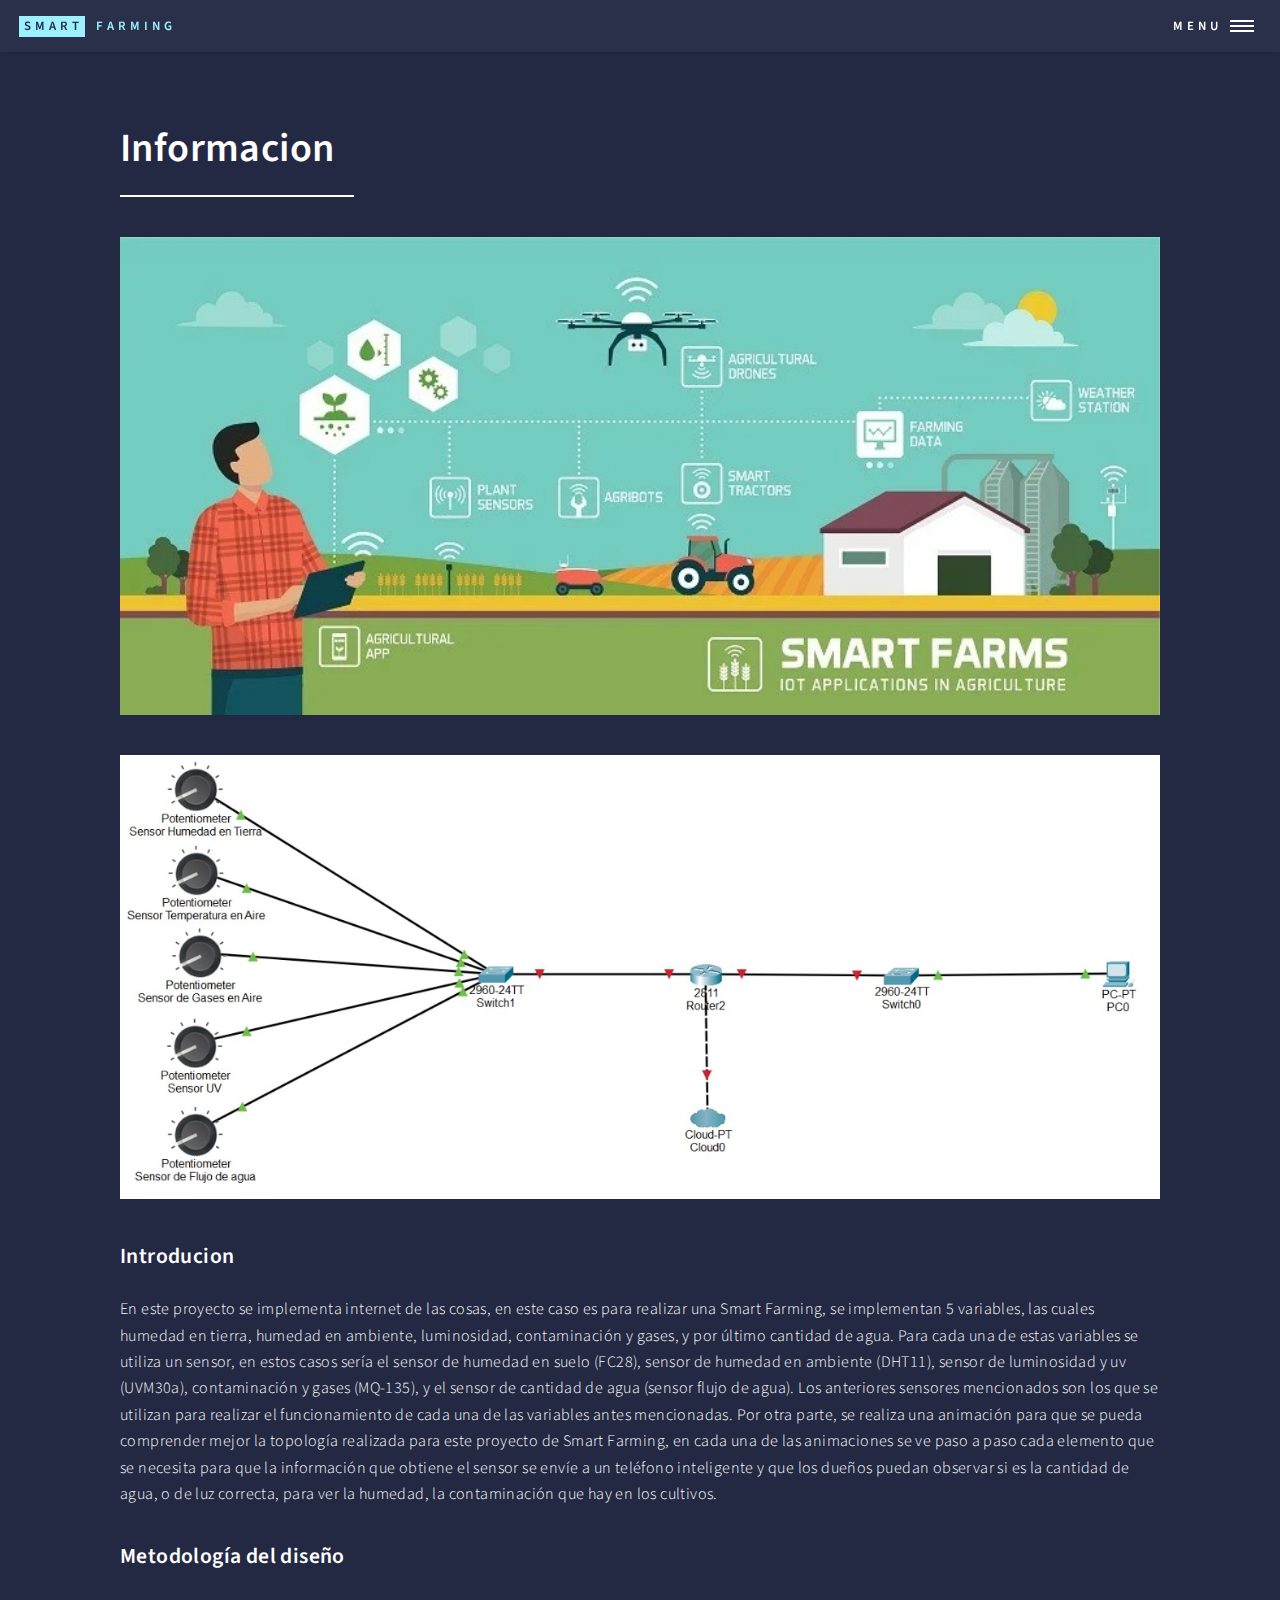
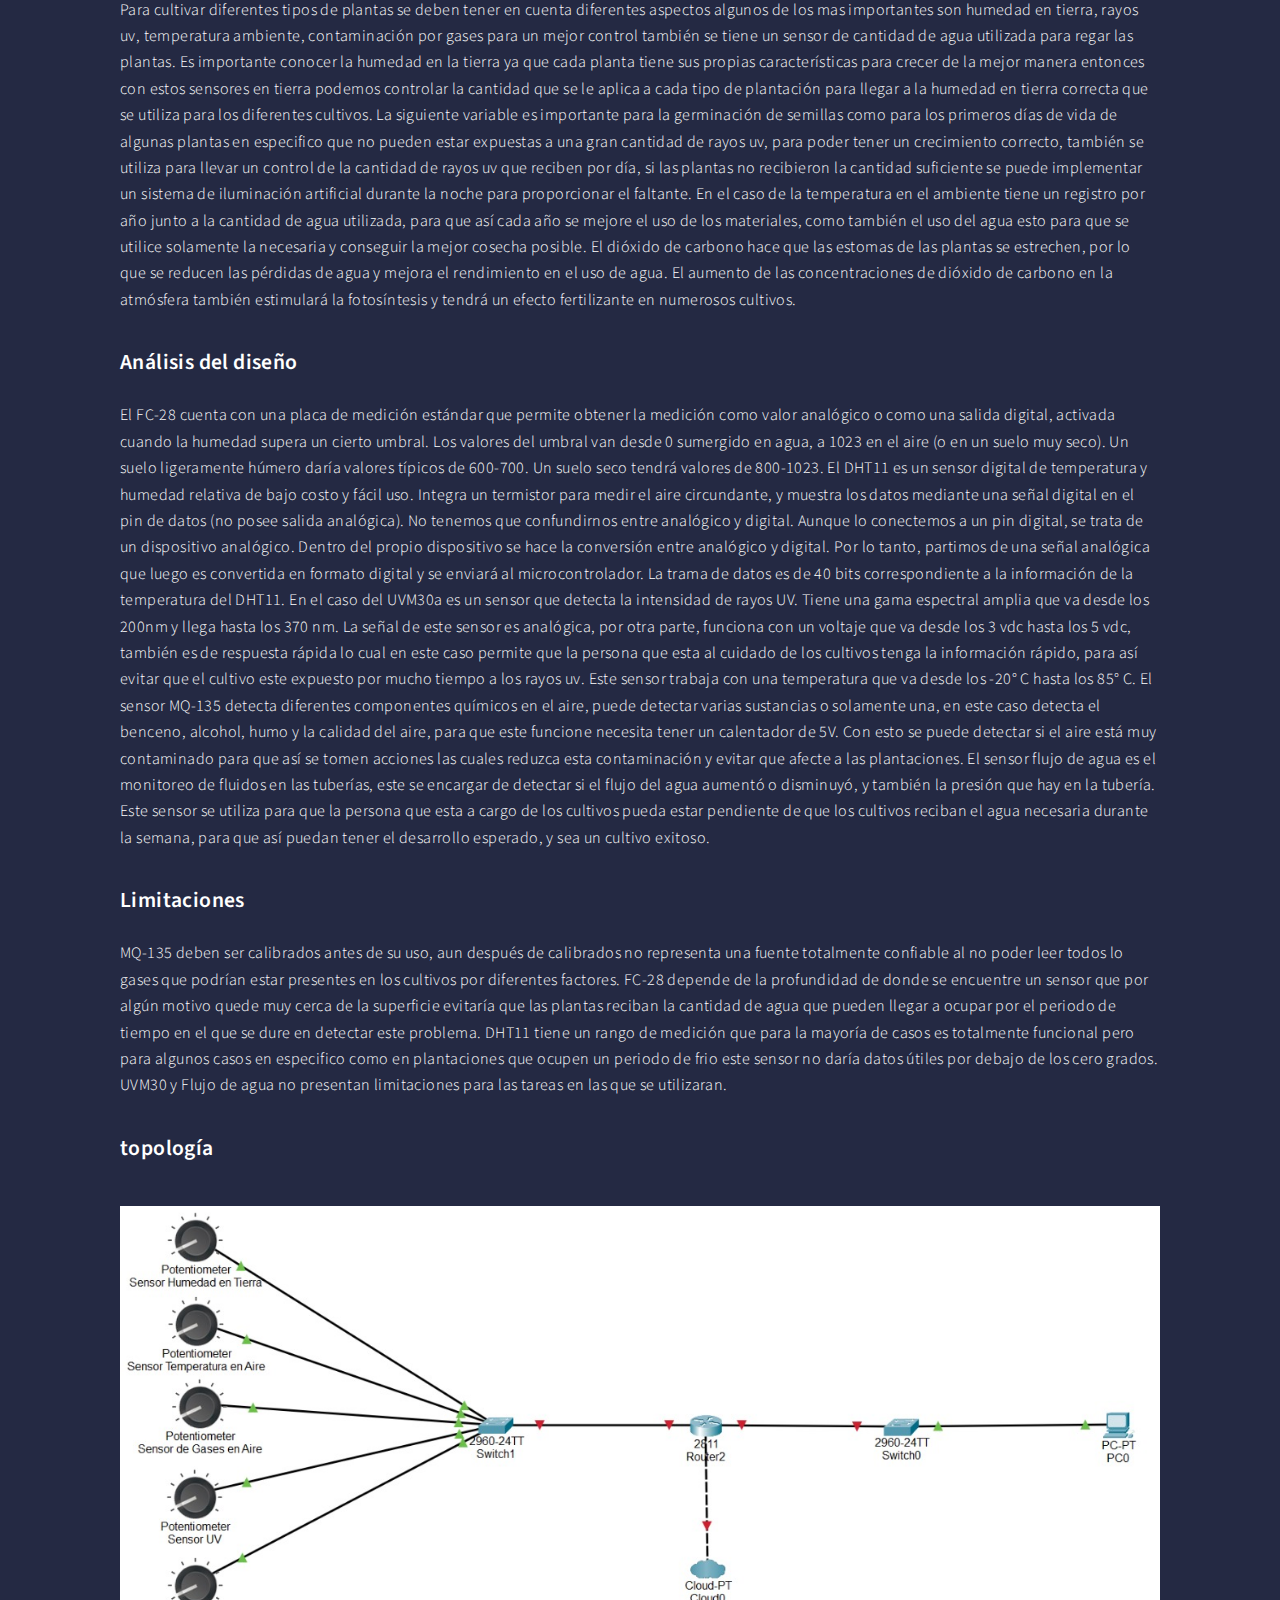
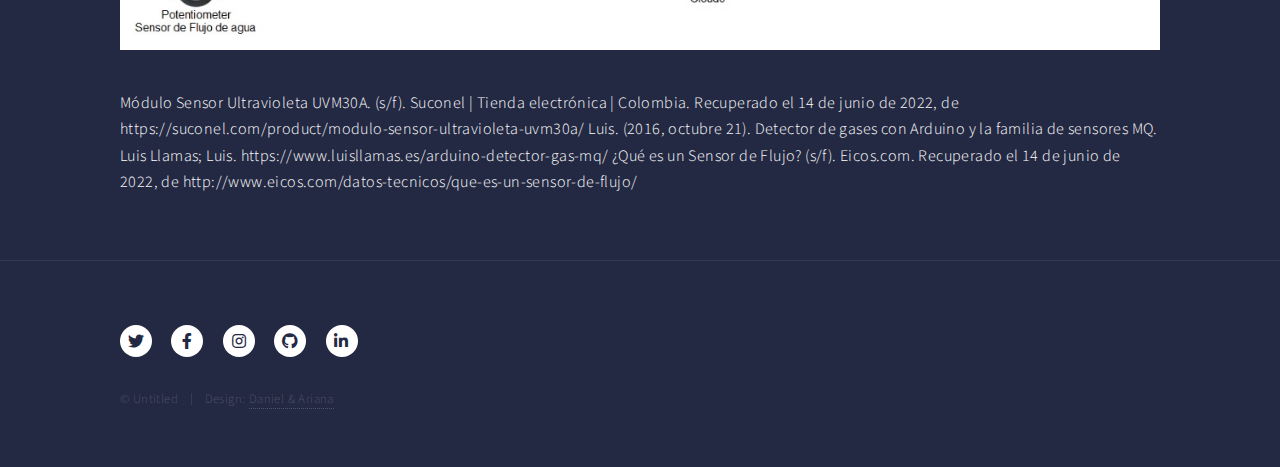
==== commit e3d15884: "information" ====
--- a/generic.html
+++ b/generic.html
@@ -47,9 +47,47 @@
 									</header>
 									<span class="image main"><img src="images/smartfarming.jpeg" alt="" /></span>
 									<span class="image main"><img src="images/Diagrama.jpeg" alt="" /></span>
-									<p>Donec eget ex magna. Interdum et malesuada fames ac ante ipsum primis in faucibus. Pellentesque venenatis dolor imperdiet dolor mattis sagittis. Praesent rutrum sem diam, vitae egestas enim auctor sit amet. Pellentesque leo mauris, consectetur id ipsum sit amet, fergiat. Pellentesque in mi eu massa lacinia malesuada et a elit. Donec urna ex, lacinia in purus ac, pretium pulvinar mauris. Curabitur sapien risus, commodo eget turpis at, elementum convallis elit. Pellentesque enim turpis, hendrerit.</p>
-									<p>Lorem ipsum dolor sit amet, consectetur adipiscing elit. Duis dapibus rutrum facilisis. Class aptent taciti sociosqu ad litora torquent per conubia nostra, per inceptos himenaeos. Etiam tristique libero eu nibh porttitor fermentum. Nullam venenatis erat id vehicula viverra. Nunc ultrices eros ut ultricies condimentum. Mauris risus lacus, blandit sit amet venenatis non, bibendum vitae dolor. Nunc lorem mauris, fringilla in aliquam at, euismod in lectus. Pellentesque habitant morbi tristique senectus et netus et malesuada fames ac turpis egestas. In non lorem sit amet elit placerat maximus. Pellentesque aliquam maximus risus, vel sed vehicula.</p>
-									<p>Interdum et malesuada fames ac ante ipsum primis in faucibus. Pellentesque venenatis dolor imperdiet dolor mattis sagittis. Praesent rutrum sem diam, vitae egestas enim auctor sit amet. Pellentesque leo mauris, consectetur id ipsum sit amet, fersapien risus, commodo eget turpis at, elementum convallis elit. Pellentesque enim turpis, hendrerit tristique lorem ipsum dolor.</p>
+									<h3>Introducion</h3>
+									<p>
+										En este proyecto se implementa internet de las cosas, en este caso es para realizar una Smart Farming, se implementan 5 variables, las cuales humedad en tierra, humedad en ambiente, luminosidad, contaminación y gases, y por último cantidad de agua. 
+										Para cada una de estas variables se utiliza un sensor, en estos casos sería el sensor de humedad en suelo (FC28), sensor de humedad en ambiente (DHT11), sensor de luminosidad y uv (UVM30a), contaminación y gases (MQ-135), y el sensor de cantidad de agua (sensor flujo de agua). Los anteriores sensores mencionados son los que se utilizan para realizar el funcionamiento de cada una de las variables antes mencionadas. 
+										Por otra parte, se realiza una animación para que se pueda comprender mejor la topología realizada para este proyecto de Smart Farming, en cada una de las animaciones se ve paso a paso cada elemento que se necesita para que la información que obtiene el sensor se envíe a un teléfono inteligente y que los dueños puedan observar si es la cantidad de agua, o de luz correcta, para ver la humedad, la contaminación que hay en los cultivos.
+									</p>
+									<h3>Metodología del diseño</h3>
+									<p>
+											Para cultivar diferentes tipos de plantas se deben tener en cuenta diferentes aspectos algunos de los mas importantes son humedad en tierra, rayos uv, temperatura ambiente, contaminación por gases para un mejor control también se tiene un sensor de cantidad de agua utilizada para regar las plantas. 
+											Es importante conocer la humedad en la tierra ya que cada planta tiene sus propias características para crecer de la mejor manera entonces con estos sensores en tierra podemos controlar la cantidad que se le aplica a cada tipo de plantación para llegar a la humedad en tierra correcta que se utiliza para los diferentes cultivos.
+											La siguiente variable es importante para la germinación de semillas como para los primeros días de vida de algunas plantas en especifico que no pueden estar expuestas a una gran cantidad de rayos uv, para poder tener un crecimiento correcto, también se utiliza para llevar un control de la cantidad de rayos uv que reciben por día, si las plantas no recibieron la cantidad suficiente se puede implementar un sistema de iluminación artificial durante la noche para proporcionar el faltante.
+											En el caso de la temperatura en el ambiente tiene un registro por año junto a la cantidad de agua utilizada, para que así cada año se mejore el uso de los materiales, como también el uso del agua esto para que se utilice solamente la necesaria y conseguir la mejor cosecha posible. 
+											El dióxido de carbono hace que las estomas de las plantas se estrechen, por lo que se reducen las pérdidas de agua y mejora el rendimiento en el uso de agua. El aumento de las concentraciones de dióxido de carbono en la atmósfera también estimulará la fotosíntesis y tendrá un efecto fertilizante en numerosos cultivos.
+
+									</p>
+									<h3>Análisis del diseño</h3>
+									<p>
+										El FC-28 cuenta con una placa de medición estándar que permite obtener la medición como valor analógico o como una salida digital, activada cuando la humedad supera un cierto umbral. Los valores del umbral van desde 0 sumergido en agua, a 1023 en el aire (o en un suelo muy seco). Un suelo ligeramente húmero daría valores típicos de 600-700. Un suelo seco tendrá valores de 800-1023.
+										El DHT11 es un sensor digital de temperatura y humedad relativa de bajo costo y fácil uso. Integra un termistor para medir el aire circundante, y muestra los datos mediante una señal digital en el pin de datos (no posee salida analógica).
+										No tenemos que confundirnos entre analógico y digital. Aunque lo conectemos a un pin digital, se trata de un dispositivo analógico. Dentro del propio dispositivo se hace la conversión entre analógico y digital.
+										Por lo tanto, partimos de una señal analógica que luego es convertida en formato digital y se enviará al microcontrolador. La trama de datos es de 40 bits correspondiente a la información de la temperatura del DHT11.
+										En el caso del UVM30a es un sensor que detecta la intensidad de rayos UV. Tiene una gama espectral amplia que va desde los 200nm y llega hasta los 370 nm. La señal de este sensor es analógica, por otra parte, funciona con un voltaje que va desde los 3 vdc hasta los 5 vdc, también es de respuesta rápida lo cual en este caso permite que la persona que esta al cuidado de los cultivos tenga la información rápido, para así evitar que el cultivo este expuesto por mucho tiempo a los rayos uv. Este sensor trabaja con una temperatura que va desde los -20° C hasta los 85° C.
+										El sensor MQ-135 detecta diferentes componentes químicos en el aire, puede detectar varias sustancias o solamente una, en este caso detecta el benceno, alcohol, humo y la calidad del aire, para que este funcione necesita tener un calentador de 5V. Con esto se puede detectar si el aire está muy contaminado para que así se tomen acciones las cuales reduzca esta contaminación y evitar que afecte a las plantaciones.
+										El sensor flujo de agua es el monitoreo de fluidos en las tuberías, este se encargar de detectar si el flujo del agua aumentó o disminuyó, y también la presión que hay en la tubería. Este sensor se utiliza para que la persona que esta a cargo de los cultivos pueda estar pendiente de que los cultivos reciban el agua necesaria durante la semana, para que así puedan tener el desarrollo esperado, y sea un cultivo exitoso. 
+									</p>
+									<h3>Limitaciones </h3>
+									<p>
+										MQ-135 deben ser calibrados antes de su uso, aun después de calibrados no representa una fuente totalmente confiable al no poder leer todos lo gases que podrían estar presentes en los cultivos por diferentes factores.
+										FC-28 depende de la profundidad de donde se encuentre un sensor que por algún motivo quede muy cerca de la superficie evitaría que las plantas reciban la cantidad de agua que pueden llegar a ocupar por el periodo de tiempo en el que se dure en detectar este problema.
+										DHT11 tiene un rango de medición que para la mayoría de casos es totalmente funcional pero para algunos casos en especifico como en plantaciones que ocupen un periodo de frio este sensor no daría datos útiles por debajo de los cero grados.
+										UVM30 y Flujo de agua no presentan limitaciones para las tareas en las que se utilizaran.
+									</p>
+									<h3>topología</h3>
+									<div>	
+										<span class="image main"><img src="images/Diagrama.jpeg" alt="" /></span>
+									</div>
+									<p>
+										Módulo Sensor Ultravioleta UVM30A. (s/f). Suconel | Tienda electrónica | Colombia. Recuperado el 14 de junio de 2022, de https://suconel.com/product/modulo-sensor-ultravioleta-uvm30a/
+										Luis. (2016, octubre 21). Detector de gases con Arduino y la familia de sensores MQ. Luis Llamas; Luis. https://www.luisllamas.es/arduino-detector-gas-mq/
+										¿Qué es un Sensor de Flujo? (s/f). Eicos.com. Recuperado el 14 de junio de 2022, de http://www.eicos.com/datos-tecnicos/que-es-un-sensor-de-flujo/
+									</p>
 								</div>
 							</section>
 
